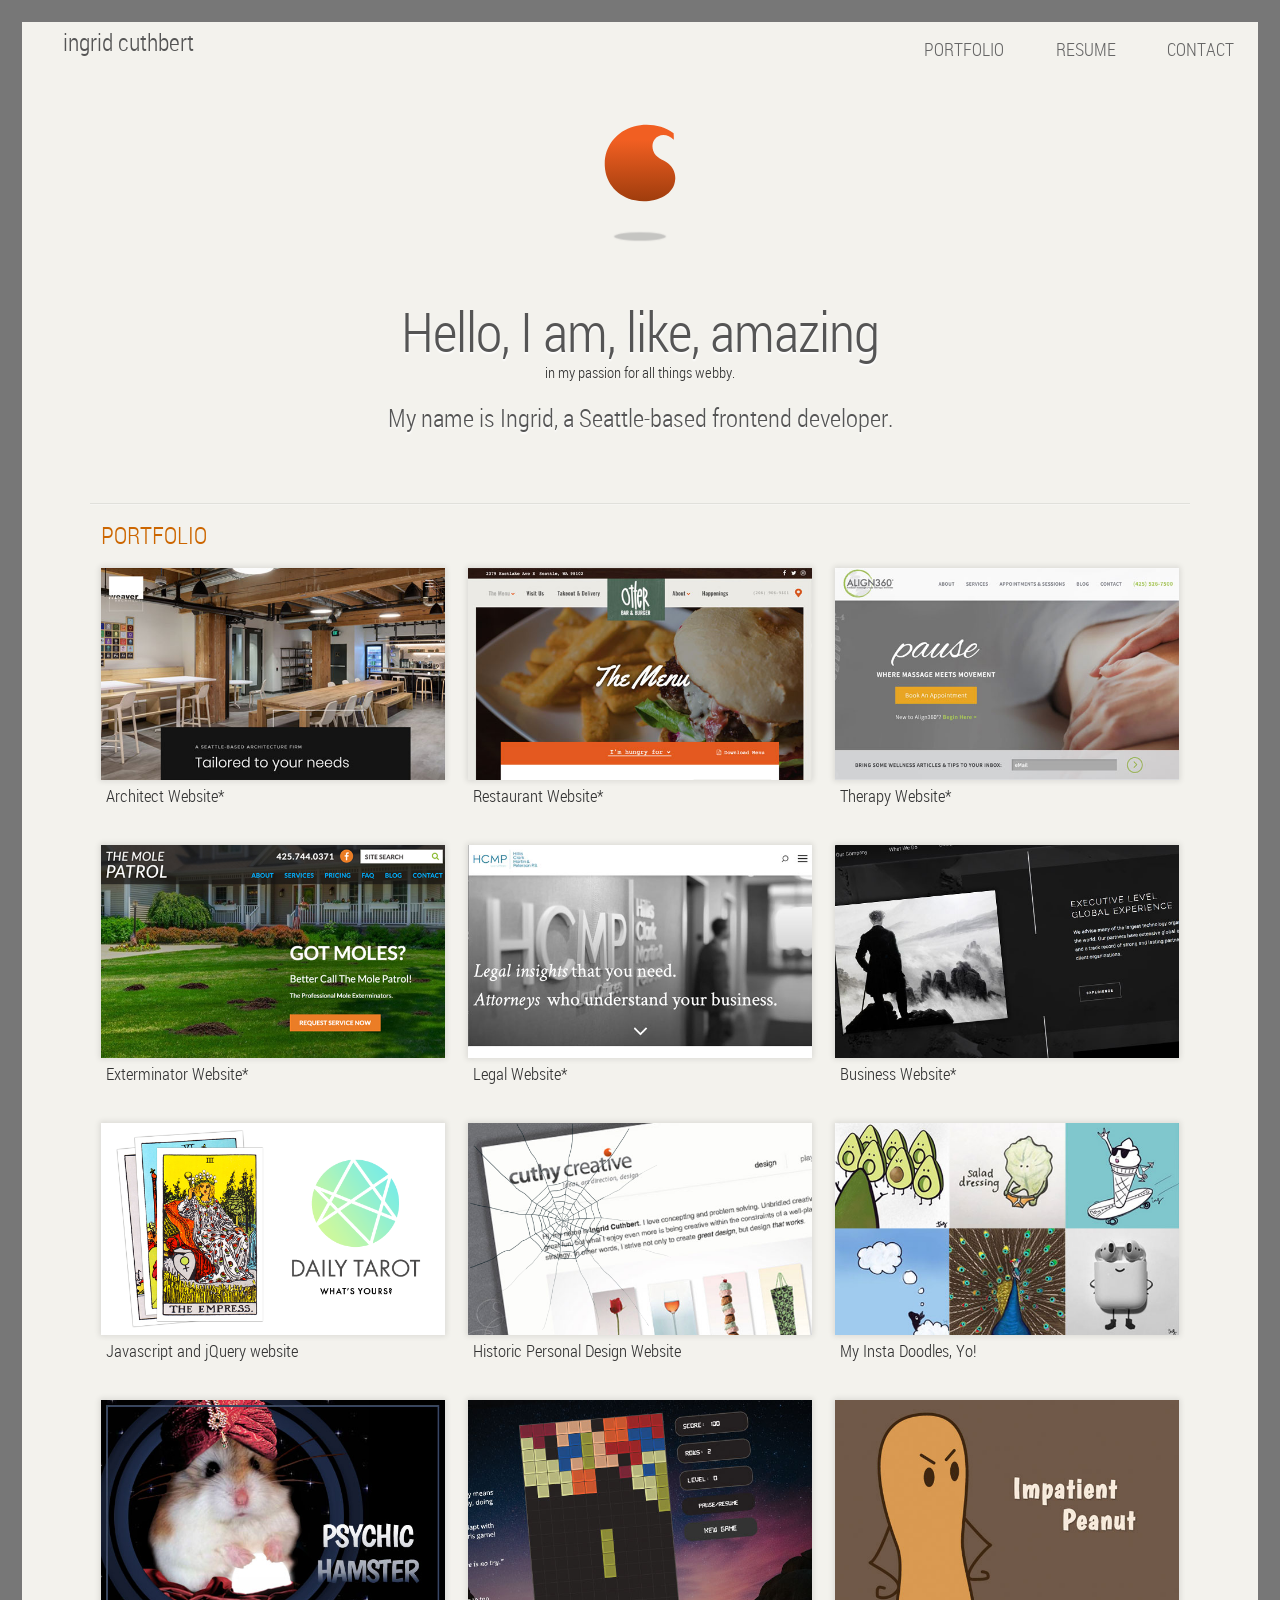
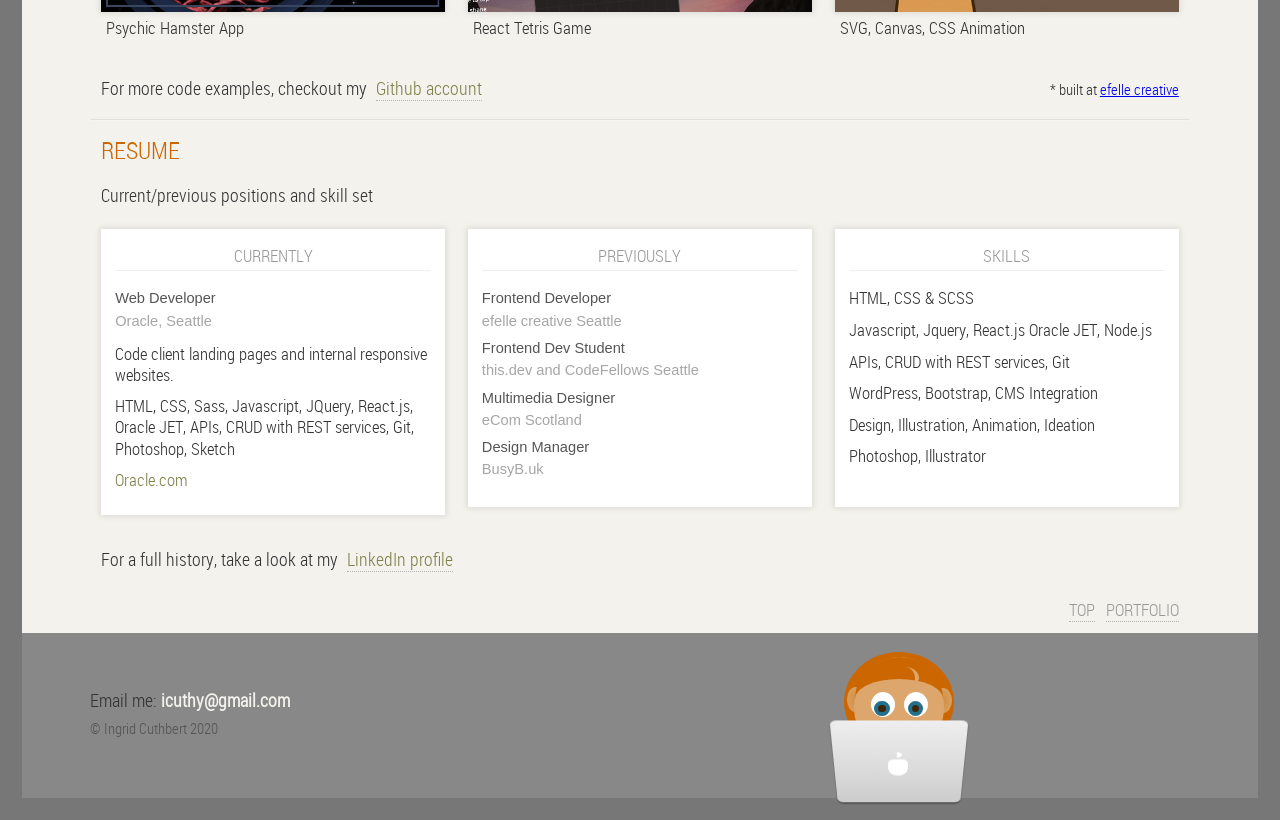
==== index.html @ 116bd660 "Update Daily Tarot link" ====
<!DOCTYPE HTML>
<!--[if lt IE 9]><html class="ie"><![endif]-->
<!--[if !IE]><html><![endif]-->
<html>

<head>
    <meta charset="UTF-8">
    <title>Ingdidit Portfolio</title>
    <!-- Viewport meta tag to prevent iPhone from scaling page -->
    <meta name="viewport" content="width=device-width, initial-scale=1" />

    <!-- Favicons -->
    <link rel="apple-touch-icon" sizes="180x180" href="/apple-touch-icon.png">
    <link rel="icon" type="image/png" sizes="32x32" href="/favicon-32x32.png">
    <link rel="icon" type="image/png" sizes="16x16" href="/favicon-16x16.png">
    <link rel="manifest" href="/site.webmanifest">
    <link rel="mask-icon" href="/safari-pinned-tab.svg" color="#e0581d">
    <meta name="msapplication-TileColor" content="#e0581d">
    <meta name="theme-color" content="#ffffff">

    <link rel="stylesheet" href="./css/style.css" />
    <!--[if lt IE 9]>
<script src="./js/html5.js"></script>
<![endif]-->
    <!--[if lt IE 9]>
<script src="//ajax.googleapis.com/ajax/libs/jquery/1.10.0/jquery.min.js"></script>
<![endif]-->
    <!--[if IE 8]>
<script src="./js/checkbox.js"></script>
<![endif]-->
</head>

<body lang="en">
    <div class="pagewrapper" id="top">
        <div id="container-nav">
            <section id="topnav" class="group wrapper">
                <h3>ingrid cuthbert</h3>
                <!-- Checkbox Hack markup -->
                <input type="checkbox" id="toggle" />
                <label for="toggle" onclick>Menu</label>
                <!-- /Checkbox Hack markup -->
                <nav>
                    <ul>
                        <li><a href="#portfolio">Portfolio</a></li>
                        <li><a href="#resume">Resume</a></li>
                        <li><a href="#contact">Contact</a></li>
                    </ul>
                </nav>
            </section>
        </div>
        <!-- end container-nav -->
        <div id="container-header">
            <header id="masthead" class="wrapper">
                <div class='logowrap'>
                    <div href="#" id='logo' class="logo" >
                        <img src="./img/logo.svg" alt="logo" title="Ingdidit logo">
                        <div class="shadow"></div>
                    </div>
                </div>
                <h1>Hello, I am, like, amazing</h1>
                <p id="weeintrotype"><small>in my passion for all things webby.</small></p>
                <h2>My name is Ingrid, a Seattle-based frontend developer.</h2>
            </header>
        </div>
        <!-- end header -->
        <div id="content">
            <hr class="divider">
            <section id="portfolio" class="group">
                <header class="wrapper">
                    <h3>Portfolio</h3>
                </header>
                <article class="group wrapper">
                    <a href="https://www.weaverarch.com/" target="_blank">
                        <figure>
                            <img src="./img/weaver.jpg" alt="Architect Website">
                        </figure>
                    </a>
                    <h4>Architect Website<span>*</span></h4>
                </article>
                <article class="group wrapper">
                    <a href="https://otterbarandburger.com/" target="_blank">
                        <figure>
                            <img src="./img/otterbarandburger.jpg" alt="Restaurant Website">
                        </figure>
                    </a>
                    <h4>Restaurant Website<span>*</span></h4>
                </article>
                <article class="group wrapper">
                    <a href="http://www.align360issaquah.com/" target="_blank">
                        <figure>
                            <img src="./img/align360.jpg" alt="Therapy Website">
                        </figure>
                    </a>
                    <h4>Therapy Website<span>*</span></h4>
                </article>
                <article class="group wrapper">
                    <a href="https://www.mole-patrol.com/" target="_blank">
                        <figure>
                            <img src="./img/molepatrol.jpg" alt="Exterminator Website">
                        </figure>
                    </a>
                    <h4>Exterminator Website<span>*</span></h4>
                </article>
                <article class="group wrapper">
                    <a href="https://www.hcmp.com/" target="_blank">
                        <figure>
                            <img src="./img/hcmp.jpg" alt="Legal Website">
                        </figure>
                    </a>
                    <h4>Legal Website<span>*</span></h4>
                </article>
              <!--   <article class="group wrapper">
                    <a href="https://www.maxwellgrahamlaw.com/" target="_blank">
                        <figure>
                            <img src="./img/maxwellgraham.jpg" alt="Legal Website">
                        </figure>
                    </a>
                    <h4>Legal Website<span>*</span></h4>
                </article> -->
                 <article class="group wrapper">
                    <a href="http://www.greymatterpartners.com/" target="_blank">
                        <figure>
                            <img src="./img/greymatterpartners.jpg" alt="Grey Matter Partners">
                        </figure>
                    </a>
                    <h4>Business Website<span>*</span></h4>
                </article>
                <!-- <article class="group wrapper">
                    <a href="https://collision1.com/" target="_blank">
                        <figure>
                            <img src="./img/collision1.jpg" alt="Auto Body Repair Website">
                        </figure>
                    </a>
                    <h4>Auto Body Repair Website<span>*</span></h4>
                </article> -->
                 <article class="group wrapper">
                    <a href="https://ingdidit.com/dailytarot/" target="_blank">
                        <figure>
                            <img src="./img/dailytarot.png" alt="the Daily Tarot">
                        </figure>
                    </a>
                    <h4>Javascript and jQuery website</h4>
                </article>
                <article class="group wrapper">
                    <a href="https://ingdidit.com/creative" target="_blank">
                        <figure class="spiderfigure">
                            <img src="./img/cuthycreative.jpg" alt="Personal Design Website">
                            <div class="spider">
                            </div>
                        </figure>
                    </a>
                    <h4>Historic Personal Design Website</h4>
                </article> 
                <article class="group wrapper">
                    <a href="https://www.instagram.com/ingdidit/" target="_blank">
                        <figure>
                            <img src="./img/ingdiditinstagram.jpg" alt="My Ingdidit Instagram Site">
                        </figure>
                    </a>
                    <h4>My Insta Doodles, Yo!</h4>
                </article>
                <article class="group wrapper">
                    <a href="https://ingdidit.com/psychichamster/" target="_blank">
                        <figure>
                            <img src="./img/psychicham.jpg" alt="Psychic Hamster">
                        </figure>
                    </a>
                    <h4>Psychic Hamster App</h4>
                </article>
                <!-- <article class="group wrapper">
                    <a href="https://ingdidit.com/zippy/" target="_blank">
                        <figure>
                            <img src="./img/zippy.jpg" alt="Zippy Postal Code Finder">
                        </figure>
                    </a>
                    <h4>Zippy, Postal Code Finder</h4>
                <!-- </article> -->
                <article class="group wrapper">
                    <a href="https://ingdidit.com/elevatedtetris/" target="_blank">
                        <figure>
                            <img src="./img/tetris.jpg" alt="React-built Upside Down Tetris Game">
                        </figure>
                    </a>
                    <h4>React Tetris Game</h4>
                </article>
                <article class="group wrapper">
                    <a href="https://codepen.io/icuthy/" target="_blank">
                        <figure>
                            <img src="./img/impatientpnut.jpg" alt="CSS animation">
                        </figure>
                    </a>
                    <h4>SVG, Canvas, CSS Animation</h4>
                </article>
                <footer class="wrapper">
                    <p>For more code examples, checkout my<a href="https://github.com/icuthy" class="github" target="blank">Github account</a></p>

                    <p class="efelle"><small>* built at <a href="https://www.seattlewebdesign.com/">efelle creative</a></small></p>
                </footer>
                <hr class="divider">
            </section>
            <section id="resume" class="group resume">
                <header class="wrapper">
                    <h3>Resume</h3>
                    <p>Current/previous positions and skill set</p>
                </header>
                <article class="wrapper">
                    <div class="box">
                        <h4>Currently</h4>
                        <h5>Web Developer</h5>
                        <h6>Oracle, Seattle</h6>
                        <p class="description">
                            Code client landing pages and internal responsive websites.
                        </p>
                        <p class="reference">
                            HTML, CSS, Sass, Javascript, JQuery, React.js, Oracle JET, APIs, CRUD with REST services, Git, Photoshop, Sketch
                        </p>
                        <p class="reference">
                            <a href="https://www.oracle.com/">Oracle.com</a>
                        </p>
                    </div>
                </article>
                <article class="wrapper">
                    <div class="box" id="previous">
                        <h4>Previously</h4>
                        <h5>Frontend Developer</h5>
                        <h6>efelle creative Seattle</h6>
                        <h5>Frontend Dev Student</h5>
                        <h6>this.dev and CodeFellows Seattle</h6>
                        <h5>Multimedia Designer</h5>
                        <h6>eCom Scotland</h6>
                        <h5>Design Manager</h5>
                        <h6>BusyB.uk</h6>
                        <!-- <h5>Senior Designer</h5>
                        <h6>HL2 Seattle</h6> -->
                    </div>
                </article>
                <article class="wrapper">
                    <div class="box">
                        <h4>Skills</h4>
                        <ul>
                            <li>HTML, CSS &amp; SCSS</li>
                            <li>Javascript, Jquery, React.js Oracle JET, Node.js</li>
                            <li>APIs, CRUD with REST services, Git</li>
                            <li>WordPress, Bootstrap, CMS Integration</li>
                            <li>Design, Illustration, Animation, Ideation</li>
                            <li>Photoshop, Illustrator</li>
                        </ul>
                    </div>
                </article>
                <footer class="wrapper">
                    <p>For a full history, take a look at my<a href="https://www.linkedin.com/in/ingridcuthbert" class="linkedin" target="blank">LinkedIn profile</a></p>
                    <br>
                    <br>
                    <nav id="bottomnav">
                        <ul>
                            <li><a href="#top">Top</a></li>
                            <li><a href="#portfolio">Portfolio</a></li>
                            <!-- <li><a href="#resume">Resume</a></li> -->
                        </ul>
                    </nav>
                </footer>
            </section>
        </div>
        <!-- end content -->
        <footer id="container-footer">
            <div id="contact" class="group">
                <p>Email me: <a class="icuthyemail" href="mailto:icuthy@gmail.com">icuthy@gmail.com</a></p>
                <p class="copyright"><small>&copy; Ingrid Cuthbert 2020</small></p>
            </div>
            <div class='contain-typer'>
                <div class='ear'></div>
                <div class='ear ear-2'></div>
                <div class='face'></div>
                <div class='hair'></div>
                <div class='bangs'></div>
                <div class='curl'></div>
                <div class='eye'>
                    <div class='pupil'></div>
                </div>
                <div class='eye eye-2'>
                    <div class='pupil'></div>
                </div>
                <div class='wrist'></div>
                <div class='wrist wrist-2'></div>
                <div class='laptop'>
                    <div class='fruit'></div>
                    <div class='fruitleaf'></div>
                </div>
            </div>
        </footer>
        <!-- end container-footer -->
    </div>
    <!-- end of pagewrapper -->

    <script src="https://cdnjs.cloudflare.com/ajax/libs/jquery/3.3.1/jquery.min.js"></script>
    <!-- Normalize hide address bar for iOS and Android -->
    <script src="./js/hideaddressbar.js" async></script>
    <!-- Add media query support for IE8 and under. Must place media queries in external stylesheet -->
    <script src="./js/respond.min.js" async></script>
    <script src="./js/smoothscroll.js" async></script>
</body>
</html>
---- css/style.css ----
/********************************************
Tag Resets
********************************************/

body,
div,
h1,
h2,
h3,
h4,
h5,
h6,
p,
blockquote,
pre,
dl,
dt,
dd,
ol,
ul,
li,
fieldset,
form,
label,
legend,
th,
td,
article,
aside,
figure,
footer,
header,
hgroup,
menu,
nav,
section {
    margin: 0;
    padding: 0;
    border: 0;
}


/********************************************
Normalize CSS
http://necolas.github.com/normalize.css/
********************************************/

html {
    height: 100%;
    -moz-text-size-adjust: 100%;
    -webkit-text-size-adjust: 100%;
    -ms-text-size-adjust: 100%;
}

body {
    min-height: 100%;
}

article,
aside,
details,
figcaption,
figure,
footer,
header,
hgroup,
nav,
section,
audio,
canvas,
video {
    display: block;
}

sub,
sup {
    font-size: 75%;
    line-height: 0;
    position: relative;
    vertical-align: baseline;
}

sup {
    top: -0.5em;
}

sub {
    bottom: -0.25em;
}

pre {
    white-space: pre;
    white-space: pre-wrap;
    word-wrap: break-word;
}

b,
strong {
    font-weight: bold;
}

abbr[title] {
    border-bottom: 1px dotted;
}

input,
textarea,
button,
select {
    margin: 0;
    font-size: 100%;
    line-height: normal;
    vertical-align: baseline;
}

button,
html input[type="button"],
input[type="reset"],
input[type="submit"] {
    cursor: pointer;
    -webkit-appearance: button;
}

input[type="checkbox"],
input[type="radio"] {
    -webkit-box-sizing: border-box;
    -moz-box-sizing: border-box;
    -o-box-sizing: border-box;
    -ms-box-sizing: border-box;
    box-sizing: border-box;
}

textarea {
    overflow: auto;
}

table {
    border-collapse: collapse;
    border-spacing: 0;
}


/*******************************************
Web Fonts
*******************************************/

@font-face {
    font-family: 'Roboto Condensed Light';
    src: url('../fonts/robotocondensed-light-webfont.eot');
    src: url('../fonts/robotocondensed-light-webfont.eot?#iefix') format('embedded-opentype'), url('../fonts/robotocondensed-light-webfont.woff') format('woff'), url('../fonts/robotocondensed-light-webfont.ttf') format('truetype'), url('../fonts/robotocondensed-light-webfont.svg#RobotoCondensedLight') format('svg');
    font-weight: normal;
    font-style: normal;
}


/*******************************************
Custom Styles
*******************************************/

html {
    font-size: 100%;
    line-height: 1;
}

body {
    font-family: "Roboto Condensed Light", "Helvetica Neue", Helvetica, sans-serif;
    font-weight: 300;
    color: #333333;
    background-color: #777777;
    border: .65em solid #777777;
    /* Part of Advanced Checkbox Hack for navigation
    http://timpietrusky.com/advanced-checkbox-hack
    Fix Android */
    -webkit-animation: bugfix infinite 1s;
    @-webkit-keyframes bugfix {
        from {
            padding: 0;
        }
        to {
            padding: 0;
        }
    }
}

.pagewrapper {
    background-color: #F3F2ED;
}

p {
    font-size: 1.063em;
    /* 17px / 16 = 1.063em */
    line-height: 1.223;
    /* 1.3 / 1.063 = 1.223 */
    margin: .612em 0;
}

#resume li,
p.description {
    font-size: 1em;
    /* 17px / 16 = 1.063em */
    line-height: 1.223;
    /* 1.3 / 1.063 = 1.223 */
    margin: .612em 0;
}

p.reference {
    font-size: 1em;
    line-height: 1.223;
    /*  font-size: .85em;
    line-height: 1.53; */
    margin: .612em 0;
}

p.reference a {
    color: #7E814A;
    text-decoration: none;
}

p.reference a:hover {
    color: #666666;
}

h2,
h3,
h4,
h5,
h6 {
    font-weight: 100;
}

h1 {
    font-size: 3.189em;
    line-height: .95;
    font-weight: 500;
    letter-spacing: -1px;
    text-align: center;
}

h2 {
    font-size: 1.433em;
    line-height: 1.223;
    text-align: center;
}

h1,
h2 {
    color: #555555;
    text-shadow: 0 2px 2px #FFF;
}

h3 {
    color: #555555;
    font-size: 1.382em;
    line-height: .5em;
}

header h3,
legend {
    color: #C60;
    padding: .65em 0;
    text-transform: uppercase;
}

h4 {
    font-size: 1em;
    line-height: 1.56;
}

h3,
h4 {
    font-weight: 300;
}

h5 {
    font-size: .8125em;
    line-height: 1.125;
    color: #555555;
}

h5,
h6 {
    font-family: "Helvetica Neue",
    Helvetica,
    Arial,
    sans-serif;
    font-size: .85em;
    line-height: 1.53;
    font-weight: 500;
}

h6 {
    color: #a6a6a6;
    font-weight: 200;
}


/* https://css-tricks.com/examples/hrs/ */

hr.divider {
    border: 0;
    height: 0;
    border-top: 1px solid rgba(0, 0, 0, 0.075);
    border-bottom: 1px solid rgba(255, 255, 255, 0.3);
}

.wrapper {
    padding: 0 .65em;
    -webkit-box-sizing: border-box;
    -moz-box-sizing: border-box;
    box-sizing: border-box;
}

footer.wrapper {
    padding: 0 .65em;
}

footer.wrapper p {
    display: inline-block;
}

.efelle {
    float: right;
}


/* logo animation */

.logowrap {
    width: 200px;
    padding: 10px;
    height: 10em;
    margin: 0 auto;
    position: relative;
}

.logo img {
    display: block;
    margin: 0 auto;
    width: 80px;
    -webkit-animation-name: Floating;
    animation-name: Floating
}

.shadow {
    width: 50px;
    height: 7px;
    position: relative;
    display: block;
    top: 30px;
    margin: 0 auto;
    background-color: rgb(153, 153, 153);
    border-radius: 50%;
    -webkit-animation-name: scale;
    animation-name: scale;
    -webkit-box-shadow: 0px 0px 1px 1px rgba(153, 153, 153, 0.7);
    -moz-box-shadow: 0px 0px 1px 1px rgba(153, 153, 153, 0.7);
    box-shadow: 0px 0px 1px 1px rgba(153, 153, 153, 0.7);
    opacity: .5;
}

.shadow,
.logo img {
    -webkit-animation-duration: 3s;
    animation-duration: 3s;
    -webkit-animation-iteration-count: infinite;
    animation-iteration-count: infinite;
    -webkit-animation-timing-function: linear;
    animation-timing-function: linear
}


/* Logo animation */

@-webkit-keyframes Floating {
    0% {
        -webkit-transform: translate(0, 0px);
        transform: translate(0, 0px)
    }
    50% {
        -webkit-transform: translate(0, 15px);
        transform: translate(0, 15px)
    }
    100% {
        -webkit-transform: translate(0, 0px);
        transform: translate(0, 0px)
    }
}

@-ms-keyframes Floating {
    0% {
        -webkit-transform: translate(0, 0px);
        -ms-transform: translate(0, 0px);
        transform: translate(0, 0px)
    }
    50% {
        -webkit-transform: translate(0, 15px);
        -ms-transform: translate(0, 15px);
        transform: translate(0, 15px)
    }
    100% {
        -webkit-transform: translate(0, 0px);
        -ms-transform: translate(0, 0px);
        transform: translate(0, 0px)
    }
}

@keyframes Floating {
    0% {
        -webkit-transform: translate(0, 0px);
        transform: translate(0, 0px)
    }
    50% {
        -webkit-transform: translate(0, 15px);
        transform: translate(0, 15px)
    }
    100% {
        -webkit-transform: translate(0, 0px);
        transform: translate(0, 0px)
    }
}

@-webkit-keyframes scale {
    0% {
        -webkit-transform: scale(0.75);
        transform: scale(0.75)
    }
    50% {
        -webkit-transform: scale(1);
        transform: scale(1)
    }
    100% {
        -webkit-transform: scale(0.75);
        transform: scale(0.75)
    }
}

@-ms-keyframes scale {
    0% {
        -webkit-transform: scale(0.75);
        -ms-transform: scale(0.75);
        transform: scale(0.75)
    }
    50% {
        -webkit-transform: scale(1);
        -ms-transform: scale(1);
        transform: scale(1)
    }
    100% {
        -webkit-transform: scale(0.75);
        -ms-transform: scale(0.75);
        transform: scale(0.75)
    }
}

@keyframes scale {
    0% {
        -webkit-transform: scale(0.75);
        transform: scale(0.75)
    }
    50% {
        -webkit-transform: scale(1);
        transform: scale(1)
    }
    100% {
        -webkit-transform: scale(0.75);
        transform: scale(0.75)
    }
}


/* top navigation */

#topnav {
    padding: .65em 0;
}

#topnav h3 {
    float: left;
}

#topnav ul {
    list-style: none;
    padding: 0;
    border-bottom: 1px solid #e9e7de;
    margin: .65em 0 .39em;
}

#topnav li {
    border-top: 1px solid #e9e7de;
}

#topnav a {
    display: block;
    font-size: 1.063em;
    color: #666;
    text-decoration: none;
    padding: .975em 1.3em;
    position: relative;
    text-align: center;
    text-transform: uppercase;
}

#topnav a:hover {
    background: #f8f8f8;
    color: #C60;
}

#topnav nav {
    max-height: 0;
    overflow: hidden;
    opacity: 0.5;
    transition: all 1.5s ease;
}


/* Hide checkbox */

#topnav input[type=checkbox] {
    position: absolute;
    top: 21px;
    right: 40px;
    opacity: 0;
}

#topnav label {
    display: block;
    background: url("../img/icon-menu.svg") no-repeat right center;
    text-indent: -999em;
    /* Like a link would behave */
    cursor: pointer;
    -webkit-user-select: none;
    /* Chrome all / Safari all */
    -moz-user-select: none;
    /* Firefox all */
    -ms-user-select: none;
    /* IE 10+ */
    user-select: none;
}

#topnav input[type=checkbox]:checked~nav {
    max-height: 200px;
    overflow: hidden;
    opacity: 1;
}


/*  bottom navigation */

#bottomnav {
    display: block;
    padding-bottom: .65em;
    height: 1.3em;
    width: 100%;
}

#bottomnav ul {
    float: right;
    list-style: none;
}

#bottomnav li {
    margin: 0;
    display: inline-block;
}

#bottomnav a {
    display: inline-block;
    font-size: .975em;
    color: #999999;
    margin-left: .39em;
    border-bottom: 1px dotted #b3b3b3;
    text-decoration: none;
    text-transform: uppercase;
}

#bottomnav a:hover {
    color: #c60;
    border-bottom: none;
}

#content article {
    padding-top: .65em;
    padding-bottom: 1.3em;
}

#portfolio {
    line-height: 1.82;
}

#portfolio h4 {
    line-height: 1.82;
    padding-left: 5px;
}

#portfolio figure,
.box {
    background: #fff;
    -moz-box-shadow: 0 0 .325em .13em rgba( 0, 0, 0, .1);
    -webkit-box-shadow: 0 0 .325em .13em rgba( 0, 0, 0, .1);
    box-shadow: 0 0 .325em .13em rgba( 0, 0, 0, .1);
    padding: .975em;
    /* 3/4 of 1.3 */
}

#portfolio figure {
    padding: 0;
    position: relative;
}

#portfolio figure:hover {
    -moz-box-shadow: 0 0 .65em .325em rgba( 0, 0, 0, .1);
    -webkit-box-shadow: 0 0 .65em .325em rgba( 0, 0, 0, .1);
    box-shadow: 0 0 .65em .325em rgba( 0, 0, 0, .1);
}

.box {
    padding: 14px;
    min-height: 250px;
}

.box h4 {
    color: #999;
    border-bottom: 1px solid #eee;
    margin-bottom: .975em;
    /* 3/4 of 1.3 */
    text-align: center;
}

.box ul {
    list-style: none;
    padding: 0;
}

#resume h4 {
    text-transform: uppercase;
}

section footer {
    clear: both;
}

#container-header {
    display: block;
}

#container-content {
    padding: 24px 0;
}

#container-footer {
    height: 165px;
    background-color: #888888;
}

img {
    max-width: 100%;
}

.icuthyemail {
    text-decoration: none;
    font-weight: 600;
    text-decoration: none;
    color: #F3F2ED;
    margin-bottom: 1.3em;
}

.icuthyemail:hover {
    color: #444444;
}

.copyright {
    color: #555555;
    margin-top: -0.325em;
}

.linkedin,
.github {
    position: relative;
    left: 2px;
    color: #7E814A;
    margin-left: .39em;
    border-bottom: 1px dotted #b3b3b3;
    text-decoration: none;
}

.linkedin:hover,
.github:hover {
    color: #333333;
    border-bottom: none;
    font-weight: bold;
}

#topnav,
#masthead,
#content,
#contact {
    margin: 0 3.3%;
}

#contact {
    padding-top: 2.6em;
}

#weeintrotype {
    text-align: center;
    margin-top: 0;
    margin-bottom: .975em;
    line-height: 1.5;
}

#previous h6 {
    margin-bottom: 0.325em;
}

/*******************************************
Spider Business
*******************************************/

.spiderfigure {
    position: relative;
    height: 100%;
    display: block;
    width: 100%;
    height: 100%;
    position: absolute;
    top: 0;
    left: 0;
}
.spiderfigure::before {
    content: ' ';
    display: block;
    background-image: url(../img/cobweb.png);
    background-position: 0;
    background-repeat: no-repeat;
    -ms-background-size: contain;
    -o-background-size: contain;
    -moz-background-size: contain;
    -webkit-background-size: contain;
    background-size: contain;
    background-size: contain;
    opacity: 65%;
    position: absolute;
    top: 0;
    left: 0;
    height: 100%;
    transition: opacity .2s linear;
    width: 100%;
    z-index: 30;
} 

.spiderfigure:hover::before {
    background-image: url(../img/cobweb.png);
    opacity: 0%;
}

.spider{
	position: absolute;
	background-image: url(../img/spidey.png);
    background-repeat: no-repeat;
    background-position: bottom right;
    background-size: contain;
    width: 60px;
    height: 60px;
    /* transition: all .25s ease; */
    bottom: 0;
    right: 0;
    margin-right: -20px;
    user-select: none;
    opacity: 0;
	pointer-events: none;
	z-index: 10000;
    overflow: hidden;
}
.spiderfigure:hover .spider {
	position: absolute;
	background-image: url(../img/spidey.png);
    background-repeat: no-repeat;
    background-position: bottom right;
    background-size: contain;
    width: 60px;
    height: 60px;
    transition: all .25s ease;
    bottom: 63%;
    right: 50%;
    margin-right: -20px;
    user-select: none;
    opacity: .9;
	pointer-events: none;
	z-index: 10000;
    overflow: hidden;
}

/* Error Pages */

.error-pg .content h1,
.error-pg .content h2 {
    color: #fff;
    text-shadow: none;
    margin-bottom: 30px;
  
}
.error-pg #container-footer {
    margin-top: 200px;
}

/********************************************
Fluid Media
********************************************/

figure {
    position: relative;
}

figure img,
figure object,
figure embed,
figure video {
    display: block;
    max-width: 100%;
}

img {
    border: 0;
    -ms-interpolation-mode: bicubic;
}


/*
interpolation-mode
http://css-tricks.com/ie-fix-bicubic-scaling-for-images/
*/


/*******************************************
Typer Animation
*******************************************/

.contain-typer {
    position: relative;
    width: 100px;
    display: block;
    margin: 0 65%;
    margin-top: -93px;
}

.face {
    position: absolute;
    z-index: 3;
    border-radius: 50%;
    width: 90px;
    height: 100px;
    background: #dca66c;
    background-image: -webkit-radial-gradient (#dca66c, #dca66c);
    background-image: radial-gradient(#dca66c, #dca66c);
}

.hair {
    position: absolute;
    z-index: 1;
    background: #c60;
    border-radius: 50%;
    width: 110px;
    height: 100px;
    left: -10px;
    top: -5px;
}

.bangs {
    position: absolute;
    z-index: 4;
    border-top: solid #C60 22px;
    border-radius: 50% 50% 30% 30%;
    width: 88px;
    height: 62px;
    left: 1px;
}

.curl {
    position: absolute;
    z-index: 17;
    top: 10px;
    left: 45px;
    border-radius: 30% 70% 30% 30%;
    border-right: solid #dca66c 4px;
    width: 16px;
    height: 16px;
}

.ear {
    position: absolute;
    z-index: 2;
    border-radius: 50%;
    top: 30px;
    left: -7.5px;
    width: 17.5px;
    height: 25px;
    background-image: -webkit-radial-gradient(#d28e42, #dca66c);
    background-image: radial-gradient(#d28e42, #dca66c);
}

.ear-2 {
    top: 31.5px;
    left: 80px;
}

.wrist {
    position: absolute;
    z-index: 5;
    background: #d28e42;
    border-radius: 50%;
    top: 80px;
    left: -15px;
    width: 25px;
    height: 20px;
    -webkit-transform: rotate(-10deg);
    -ms-transform: rotate(-10deg);
    transform: rotate(-10deg);
    -webkit-animation: type .7s ease infinite;
    animation: type .7s ease infinite;
}

.wrist-2 {
    left: 77.5px;
    -webkit-transform: rotate(10deg);
    -ms-transform: rotate(10deg);
    transform: rotate(10deg);
    -webkit-animation: type .5s 1s ease infinite;
    animation: type .5s 1s ease infinite;
}

.laptop {
    position: absolute;
    z-index: 5;
    background: #ffffff;
    border-radius: 5% 5% 5% 5%;
    top: 62.5px;
    left: -20px;
    width: 130px;
    height: 90px;
    background-image: -webkit-linear-gradient(#eeeeee, #cccccc);
    background-image: linear-gradient(#eeeeee, #cccccc);
    -webkit-transform: perspective(300px) rotateX(-25deg);
    transform: perspective(300px) rotateX(-25deg);
    box-shadow: 0 1.5px 1.5px rgba(0, 0, 0, 0.5);
}

.fruit {
    position: absolute;
    z-index: 6;
    margin: 0 auto;
    top: 40px;
    left: 54px;
    background: white;
    border-radius: 50% 50% 90% 90%;
    width: 20px;
    height: 17.5px;
}

.fruit:after {
    position: absolute;
    margin: 0 auto;
    top: -8.5px;
    left: 2.5px;
    border-right: solid white 5px;
    border-radius: 50%;
    width: 6.5px;
    height: 6.5px;
    content: "";
}

.eye {
    position: absolute;
    top: 35px;
    left: 16.5px;
    z-index: 5;
    background: white;
    border-radius: 50%;
    width: 24px;
    height: 25px;
}

.eye-2 {
    left: 50px;
}

.pupil {
    position: absolute;
    top: 9px;
    left: 3.5px;
    background: #3E250A;
    border-radius: 50%;
    border: 4px solid #24708B;
    width: 7.5px;
    height: 7.5px;
    -webkit-animation: rolleyes 3s linear infinite;
    animation: rolleyes 3s linear infinite;
}

@-webkit-keyframes type {
    from {
        top: 80px;
    }
    to {
        top: 60px;
    }
}

@keyframes type {
    from {
        top: 80px;
    }
    to {
        top: 60px;
    }
}

@-webkit-keyframes rolleyes {
    0% {
        -webkit-transform: translateX(0) translateY(0);
        transform: translateX(0) translateY(0);
    }
    25% {
        -webkit-transform: translateX(2px);
        transform: translateX(2px);
    }
    45% {
        -webkit-transform: translateX(-2px) translateY(-1px);
        transform: translateX(-2px) translateY(-1px);
    }
    85% {
        -webkit-transform: translateX(-1px);
        transform: translateX(-1px);
    }
}

@keyframes rolleyes {
    0% {
        -webkit-transform: translateX(0) translateY(0);
        transform: translateX(0) translateY(0);
    }
    25% {
        -webkit-transform: translateX(2px);
        transform: translateX(2px);
    }
    45% {
        -webkit-transform: translateX(-2px) translateY(-1px);
        transform: translateX(-2px) translateY(-1px);
    }
    85% {
        -webkit-transform: translateX(-1px);
        transform: translateX(-1px);
    }
}


/*******************************************
Media Queries for screen less than 26.25em (420px)
*******************************************/

@media screen and (max-width: 26.25em) {
    #contact p {
        width: 150px;
    }
}


/*******************************************
Media Queries for screen less than 45em (720px)
*******************************************/

@media screen and (max-width: 45em) {
    #container-header {
        padding: 10% 0;
    }
    #portfolio figure {
        margin: 0 auto;
        max-width: 25em;
        text-align: center;
    }
    footer.wrapper p.efelle {
        display: none;
    }
    h4 { text-align: center; }
    h4 span {
        display: none;
    }
}


/*******************************************
Media Queries for screen wider than 45em (720px)
*******************************************/

@media screen and (min-width: 45em) {
    body {
        font-size: 107.692307692308%;
        border: 1.3em solid #777777;
    }
    #portfolio article {
        float: left;
        width: 50%;
    }
    #resume article {
        float: left;
        width: 33.33%;
    }
    #masthead {
        max-width: 50em;
    }
    header#masthead.wrapper {
        margin: 0 auto;
    }
    #content,
    #contact {
        margin: 0 5.5%;
    }
    #topnav {
        margin: 0 0 0 3.3%;
        padding: 0;
    }
    #container-header {
        padding: 3% 0 5% 0;
    }
    #topnav label {
        display: none;
    }
    #topnav h3 {
        margin: .65em 1.3em 0 0;
    }
    #topnav label {
        display: none;
    }
    #topnav nav {
        height: auto;
    }
    #topnav nav {
        max-height: 70px;
        overflow: hidden;
        opacity: 1;
    }
    #topnav ul {
        float: right;
        border: 0;
        margin: 0;
    }
    #topnav li {
        display: inline;
        border: 0;
    }
    #topnav a {
        display: inline-block;
    }
    .name,
    .email {
        float: left;
        width: 50%;
        -webkit-box-sizing: border-box;
        -moz-box-sizing: border-box;
        box-sizing: border-box;
    }
    .name {
        padding-right: .65em;
    }
    .email {
        padding-left: .65em;
    }
    .send {
        width: 48.6%;
    }
    .contain-typer {
        position: absolute;
        margin: 0 65%;
        margin-top: -93px;
    }
}


/* ******************************************
Media Queries for screen wider than 60em (960px)
****************************************** */

@media screen and (min-width: 60em) {
    #portfolio article,
    #resume article {
        float: left;
        width: 33.333%;
    }
    .name,
    .email {
        padding-right: 1.3em;
        padding-left: 0;
        clear: both;
    }
    .message textarea {
        width: 50%;
    }
    .send {
        width: 25%;
        margin-left: 50%;
    }

}
/*******************************************
Print Styles
*******************************************/
@media print and (max-width: 8.5in) {
    #masthead {
        color: black;
    }
    #container-header {
        height: auto;
    }
    img {
        width: 2in;
    }
    #portfolio {
        float: left;
        width: 45%;
    }
    #resume {
        float: right;
        width: 45%;
    }
    #container-footer {
        clear: both;
    }
}

/* Float Clearing http://nicolasgallagher.com/micro-clearfix-hack */
.group:after {
    content: " ";
    display: table;
    clear: both;
}
/* Clearfix */
.group {
    *zoom: 1;
}
/* Figures/Images */
.ie #portfolio figure {
    width: 100%;
    box-sizing: border-box;
}
/* "*" hack applies only to IE7 and below */
.ie #portfolio figure {
    *width: auto;
}
/* Navigation */
/* IE8 .checked class for checkbox.js */
#topnav input[type=checkbox].checked~nav {
    height: auto;
    overflow: visible;
}
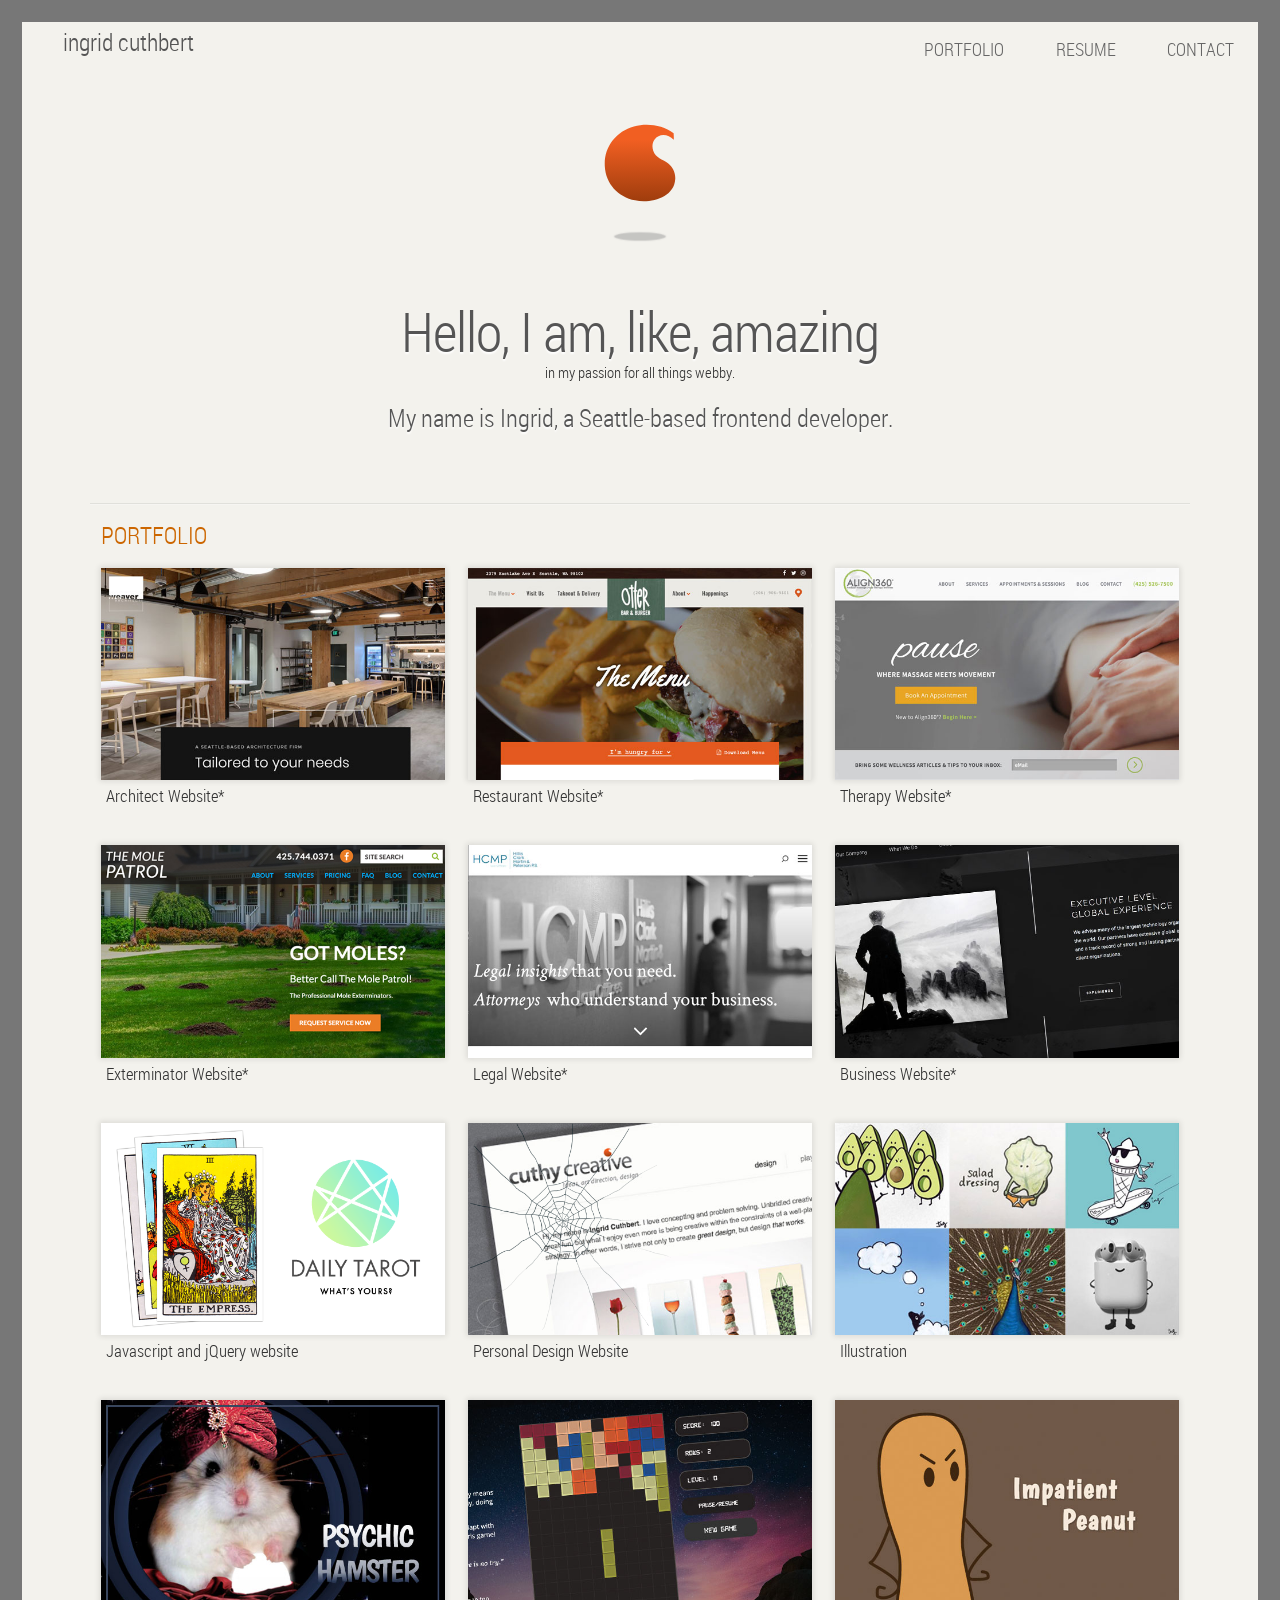
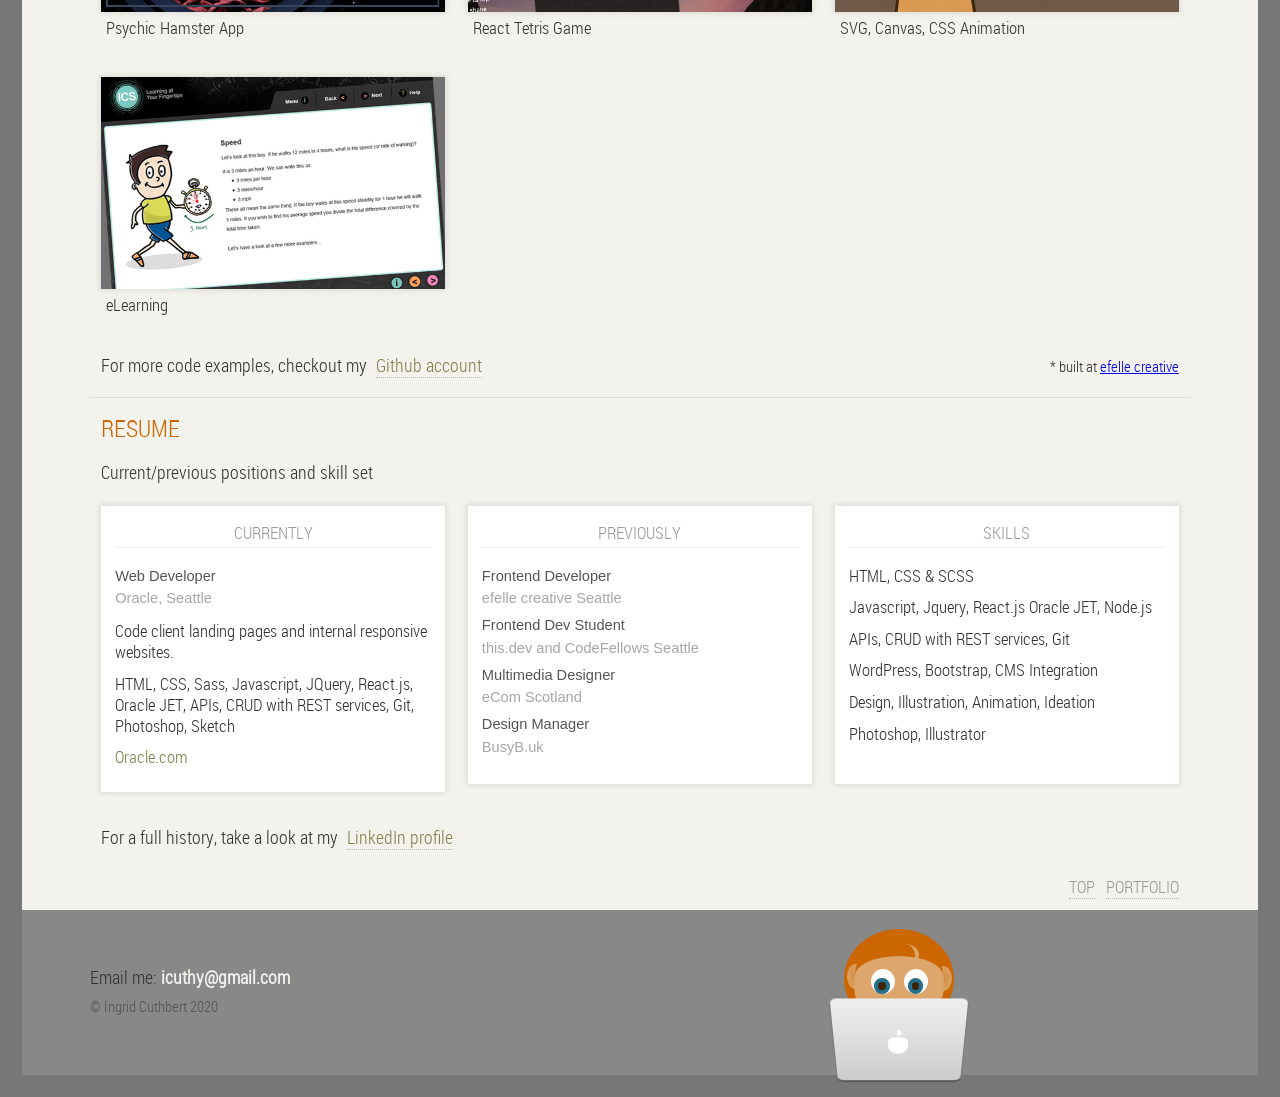
==== commit 618de198: "Add eLearning examples" ====
--- a/index.html
+++ b/index.html
@@ -149,7 +149,7 @@
                             </div>
                         </figure>
                     </a>
-                    <h4>Historic Personal Design Website</h4>
+                    <h4>Personal Design Website</h4>
                 </article> 
                 <article class="group wrapper">
                     <a href="https://www.instagram.com/ingdidit/" target="_blank">
@@ -157,7 +157,7 @@
                             <img src="./img/ingdiditinstagram.jpg" alt="My Ingdidit Instagram Site">
                         </figure>
                     </a>
-                    <h4>My Insta Doodles, Yo!</h4>
+                    <h4>Illustration</h4>
                 </article>
                 <article class="group wrapper">
                     <a href="https://ingdidit.com/psychichamster/" target="_blank">
@@ -174,7 +174,7 @@
                         </figure>
                     </a>
                     <h4>Zippy, Postal Code Finder</h4>
-                <!-- </article> -->
+                </article> -->
                 <article class="group wrapper">
                     <a href="https://ingdidit.com/elevatedtetris/" target="_blank">
                         <figure>
@@ -191,9 +191,18 @@
                     </a>
                     <h4>SVG, Canvas, CSS Animation</h4>
                 </article>
+                <article class="group wrapper">
+                    <a href="https://ingdidit.com/eLearning/#/lessons/bbEohJJ334ZjwaCOytT_uM2YOwPIP3lM" target="_blank">
+                        <figure>
+                            <img src="./img/eLearning.jpg" alt="eLearning examples">
+                        </figure>
+                    </a>
+                    <h4>eLearning</h4>
+                </article>
+
                 <footer class="wrapper">
+                    <!-- <p>For eLearning examples, checkout -><a href="https://ingdidit.com/eLearning/#/lessons/bbEohJJ334ZjwaCOytT_uM2YOwPIP3lM" class="github" target="blank">eLearning portfolio</a></p> -->
                     <p>For more code examples, checkout my<a href="https://github.com/icuthy" class="github" target="blank">Github account</a></p>
-
                     <p class="efelle"><small>* built at <a href="https://www.seattlewebdesign.com/">efelle creative</a></small></p>
                 </footer>
                 <hr class="divider">
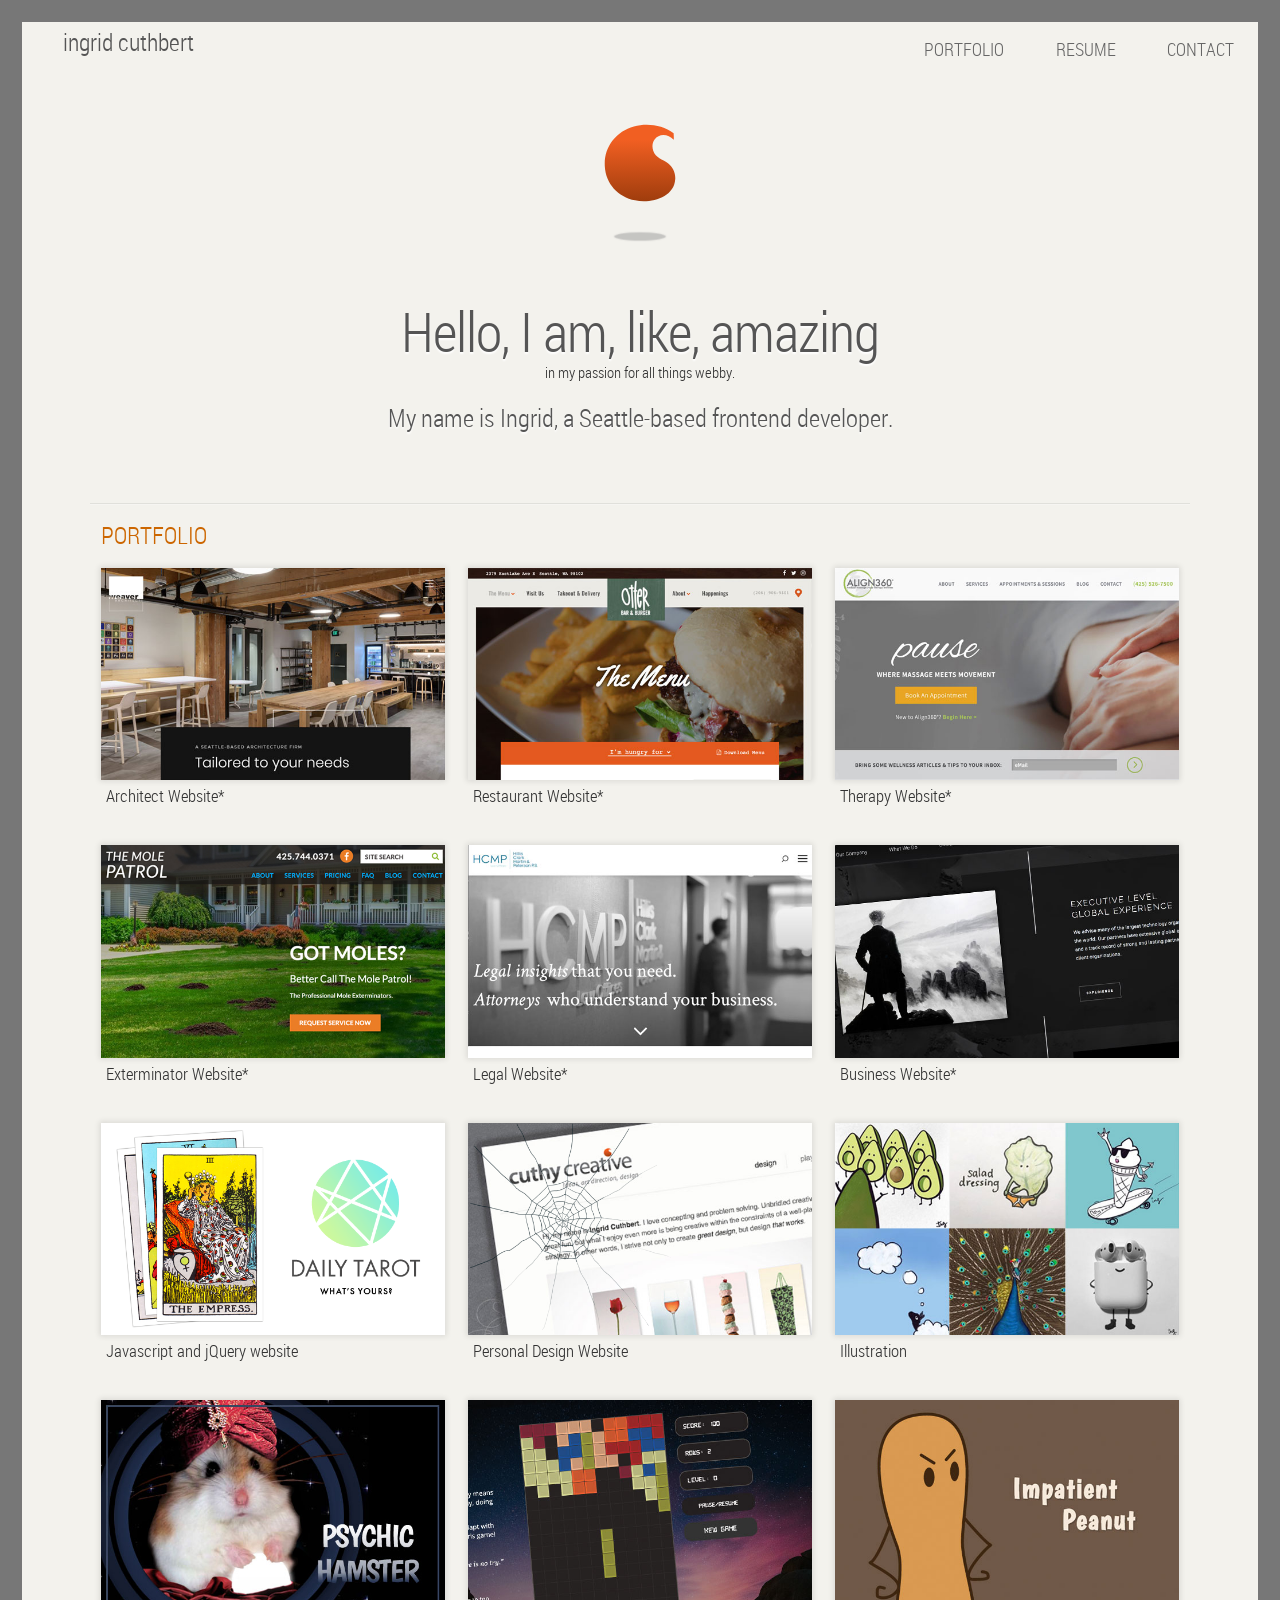
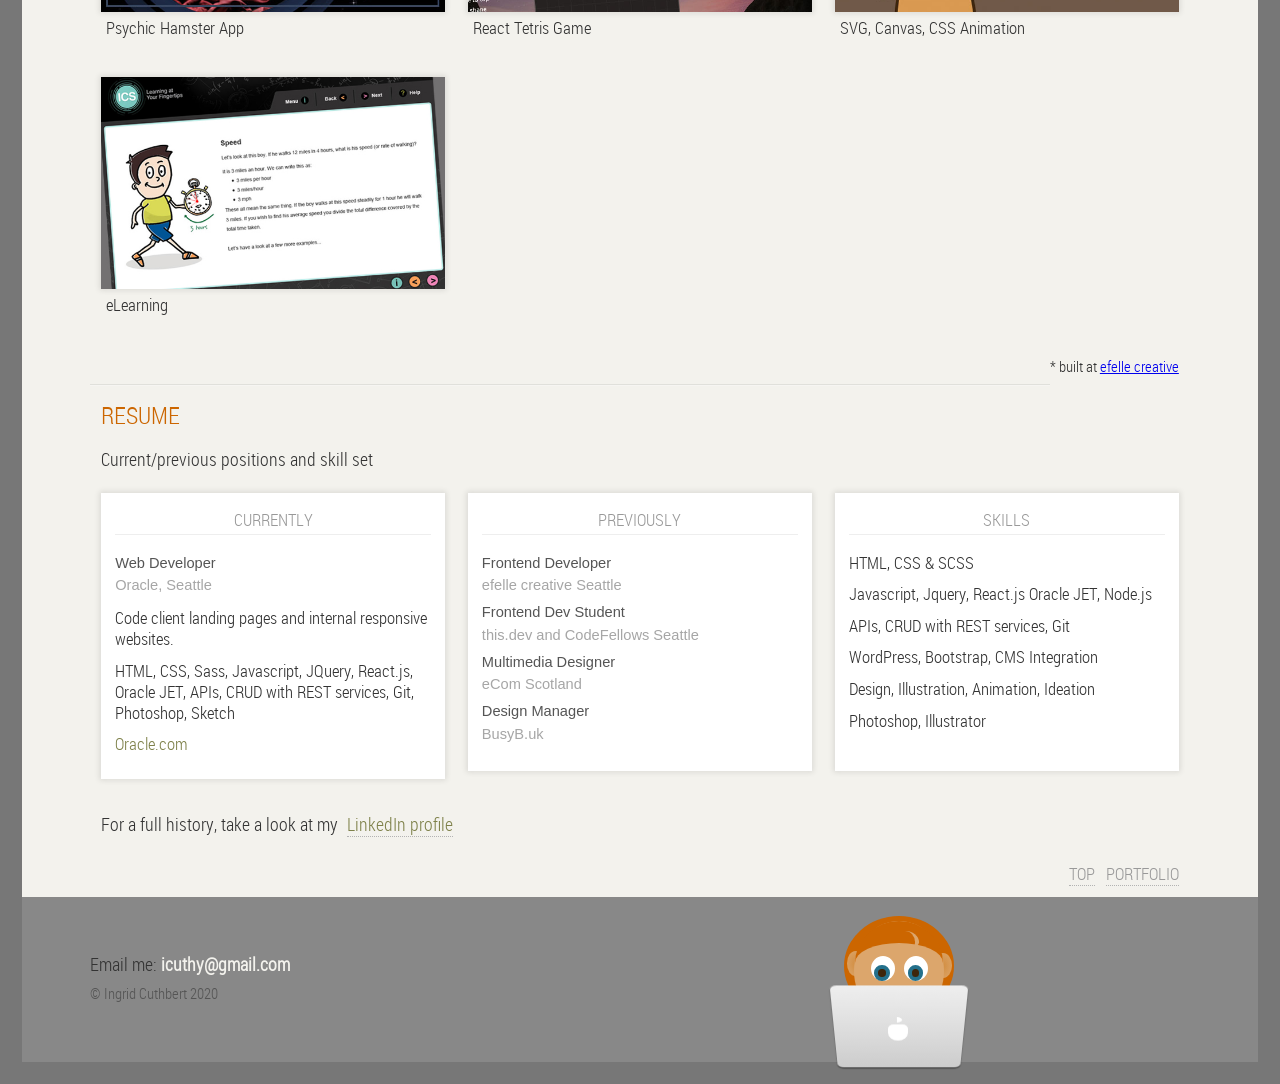
==== commit 33c79bc0: "Remove github link" ====
--- a/index.html
+++ b/index.html
@@ -202,7 +202,8 @@
 
                 <footer class="wrapper">
                     <!-- <p>For eLearning examples, checkout -><a href="https://ingdidit.com/eLearning/#/lessons/bbEohJJ334ZjwaCOytT_uM2YOwPIP3lM" class="github" target="blank">eLearning portfolio</a></p> -->
-                    <p>For more code examples, checkout my<a href="https://github.com/icuthy" class="github" target="blank">Github account</a></p>
+                    <!-- <p>For more code examples, checkout my<a href="https://github.com/icuthy" class="github" target="blank">Github account</a></p> -->
+                    <p></p>
                     <p class="efelle"><small>* built at <a href="https://www.seattlewebdesign.com/">efelle creative</a></small></p>
                 </footer>
                 <hr class="divider">
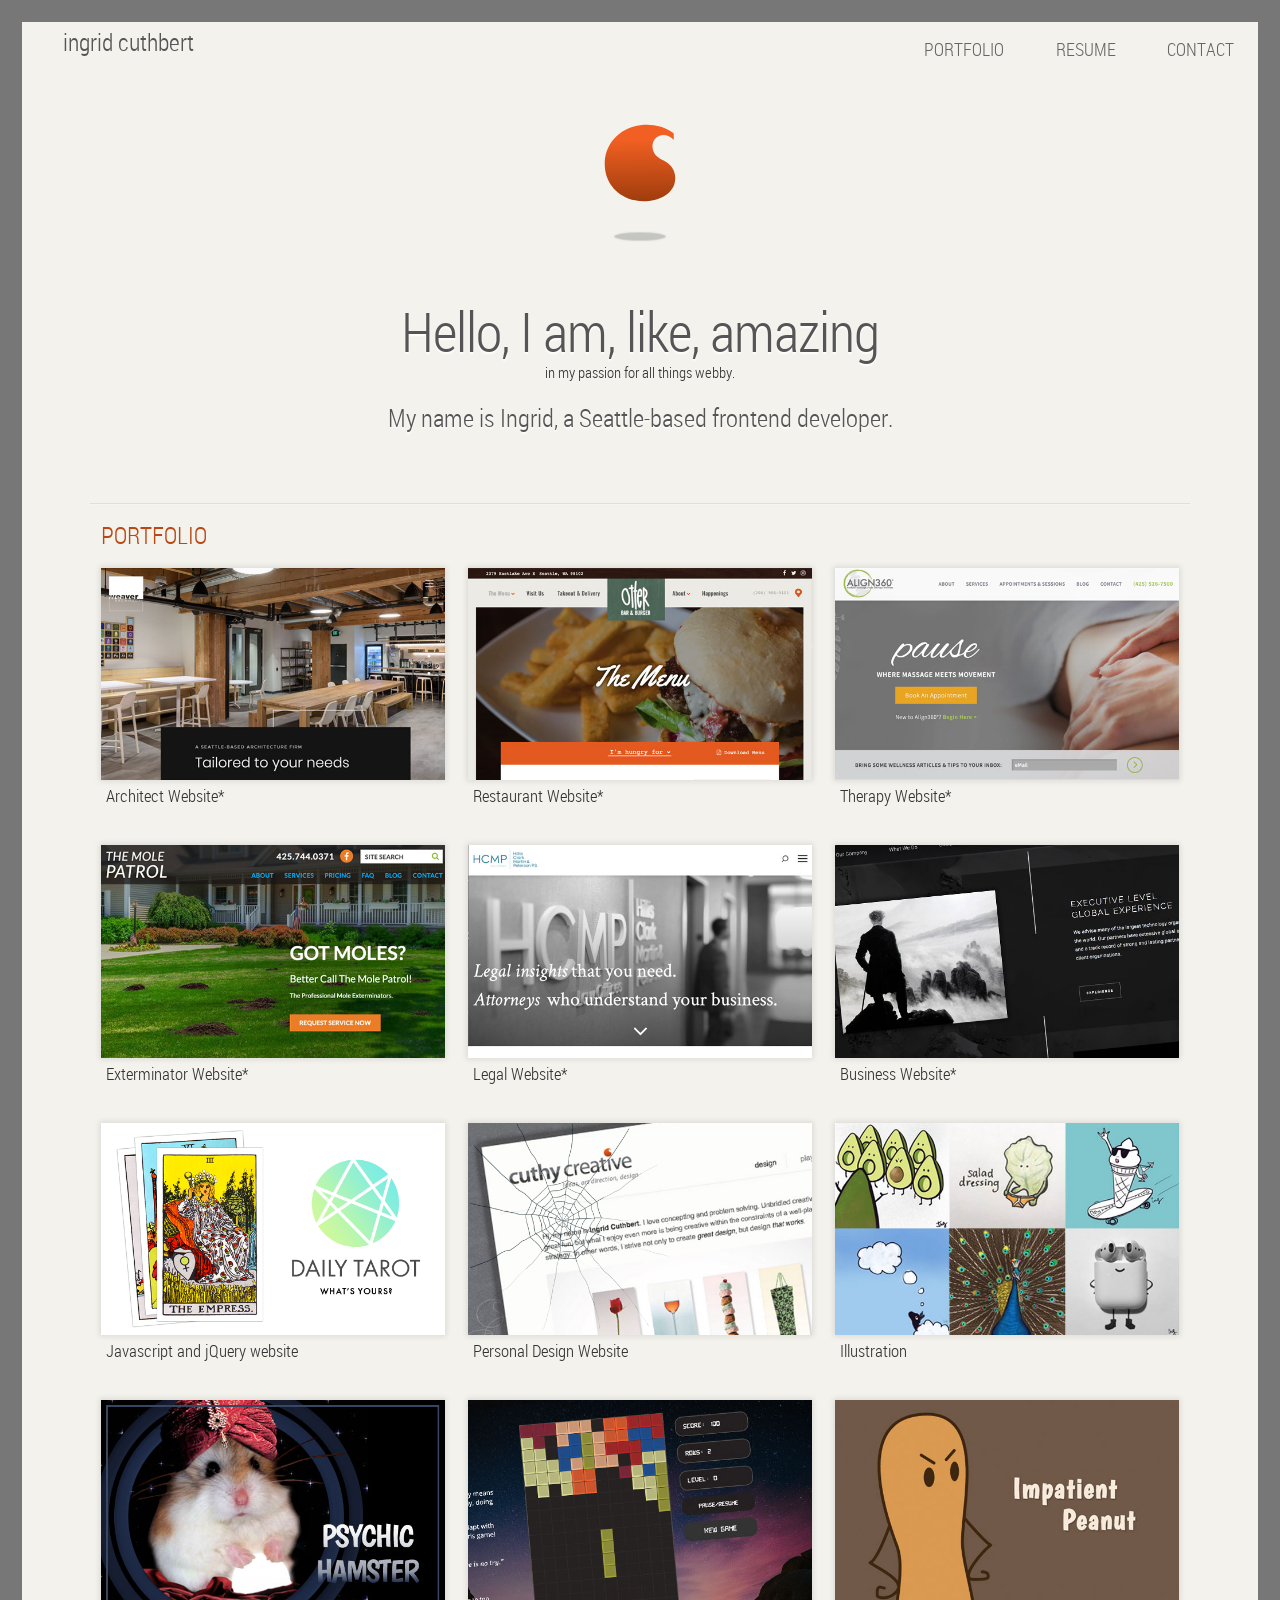
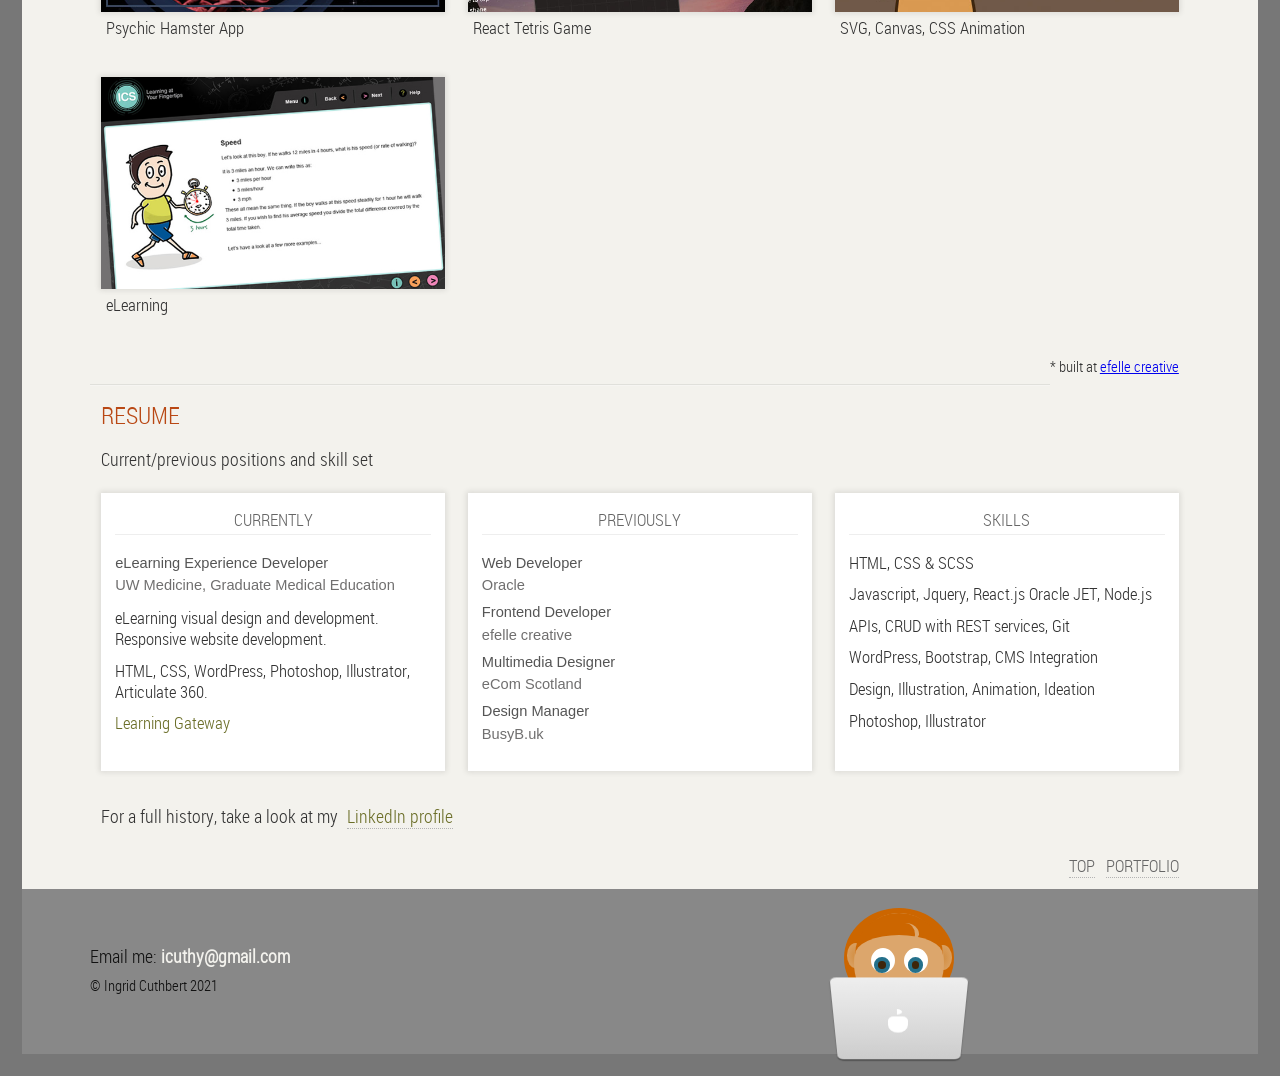
==== commit 331b1971: "Accessibility updates" ====
--- a/index.html
+++ b/index.html
@@ -1,7 +1,7 @@
 <!DOCTYPE HTML>
 <!--[if lt IE 9]><html class="ie"><![endif]-->
 <!--[if !IE]><html><![endif]-->
-<html>
+<html lang="en">
 
 <head>
     <meta charset="UTF-8">
@@ -53,7 +53,7 @@
             <header id="masthead" class="wrapper">
                 <div class='logowrap'>
                     <div href="#" id='logo' class="logo" >
-                        <img src="./img/logo.svg" alt="logo" title="Ingdidit logo">
+                        <img src="./img/logo.svg" alt="Ingdidit logo">
                         <div class="shadow"></div>
                     </div>
                 </div>
@@ -75,7 +75,7 @@
                             <img src="./img/weaver.jpg" alt="Architect Website">
                         </figure>
                     </a>
-                    <h4>Architect Website<span>*</span></h4>
+                    <figcaption><h4>Architect Website<span>*</span></h4></figcaption>
                 </article>
                 <article class="group wrapper">
                     <a href="https://otterbarandburger.com/" target="_blank">
@@ -83,7 +83,7 @@
                             <img src="./img/otterbarandburger.jpg" alt="Restaurant Website">
                         </figure>
                     </a>
-                    <h4>Restaurant Website<span>*</span></h4>
+                    <figcaption><h4>Restaurant Website<span>*</span></h4></figcaption>
                 </article>
                 <article class="group wrapper">
                     <a href="http://www.align360issaquah.com/" target="_blank">
@@ -91,7 +91,7 @@
                             <img src="./img/align360.jpg" alt="Therapy Website">
                         </figure>
                     </a>
-                    <h4>Therapy Website<span>*</span></h4>
+                    <figcaption><h4>Therapy Website<span>*</span></h4></figcaption>
                 </article>
                 <article class="group wrapper">
                     <a href="https://www.mole-patrol.com/" target="_blank">
@@ -99,7 +99,7 @@
                             <img src="./img/molepatrol.jpg" alt="Exterminator Website">
                         </figure>
                     </a>
-                    <h4>Exterminator Website<span>*</span></h4>
+                    <figcaption><h4>Exterminator Website<span>*</span></h4></figcaption>
                 </article>
                 <article class="group wrapper">
                     <a href="https://www.hcmp.com/" target="_blank">
@@ -107,7 +107,7 @@
                             <img src="./img/hcmp.jpg" alt="Legal Website">
                         </figure>
                     </a>
-                    <h4>Legal Website<span>*</span></h4>
+                    <figcaption><h4>Legal Website<span>*</span></h4></figcaption>
                 </article>
               <!--   <article class="group wrapper">
                     <a href="https://www.maxwellgrahamlaw.com/" target="_blank">
@@ -115,7 +115,7 @@
                             <img src="./img/maxwellgraham.jpg" alt="Legal Website">
                         </figure>
                     </a>
-                    <h4>Legal Website<span>*</span></h4>
+                    <figcaption><h4>Legal Website<span>*</span></h4></figcaption>
                 </article> -->
                  <article class="group wrapper">
                     <a href="http://www.greymatterpartners.com/" target="_blank">
@@ -123,7 +123,7 @@
                             <img src="./img/greymatterpartners.jpg" alt="Grey Matter Partners">
                         </figure>
                     </a>
-                    <h4>Business Website<span>*</span></h4>
+                    <h4>Business Website<span>*</span></h4></figcaption>
                 </article>
                 <!-- <article class="group wrapper">
                     <a href="https://collision1.com/" target="_blank">
@@ -131,7 +131,7 @@
                             <img src="./img/collision1.jpg" alt="Auto Body Repair Website">
                         </figure>
                     </a>
-                    <h4>Auto Body Repair Website<span>*</span></h4>
+                    <figcaption><h4>Auto Body Repair Website<span>*</span></h4></figcaption>
                 </article> -->
                  <article class="group wrapper">
                     <a href="https://ingdidit.com/dailytarot/" target="_blank">
@@ -139,7 +139,7 @@
                             <img src="./img/dailytarot.png" alt="the Daily Tarot">
                         </figure>
                     </a>
-                    <h4>Javascript and jQuery website</h4>
+                    <figcaption><h4>Javascript and jQuery website</h4></figcaption>
                 </article>
                 <article class="group wrapper">
                     <a href="https://ingdidit.com/creative" target="_blank">
@@ -149,7 +149,7 @@
                             </div>
                         </figure>
                     </a>
-                    <h4>Personal Design Website</h4>
+                    <figcaption><h4>Personal Design Website</h4></figcaption>
                 </article> 
                 <article class="group wrapper">
                     <a href="https://www.instagram.com/ingdidit/" target="_blank">
@@ -157,7 +157,7 @@
                             <img src="./img/ingdiditinstagram.jpg" alt="My Ingdidit Instagram Site">
                         </figure>
                     </a>
-                    <h4>Illustration</h4>
+                    <figcaption><h4>Illustration</h4></figcaption>
                 </article>
                 <article class="group wrapper">
                     <a href="https://ingdidit.com/psychichamster/" target="_blank">
@@ -165,7 +165,7 @@
                             <img src="./img/psychicham.jpg" alt="Psychic Hamster">
                         </figure>
                     </a>
-                    <h4>Psychic Hamster App</h4>
+                    <figcaption><h4>Psychic Hamster App</h4></figcaption>
                 </article>
                 <!-- <article class="group wrapper">
                     <a href="https://ingdidit.com/zippy/" target="_blank">
@@ -173,7 +173,7 @@
                             <img src="./img/zippy.jpg" alt="Zippy Postal Code Finder">
                         </figure>
                     </a>
-                    <h4>Zippy, Postal Code Finder</h4>
+                    <figcaption><h4>Zippy, Postal Code Finder</h4></figcaption>
                 </article> -->
                 <article class="group wrapper">
                     <a href="https://ingdidit.com/elevatedtetris/" target="_blank">
@@ -181,7 +181,7 @@
                             <img src="./img/tetris.jpg" alt="React-built Upside Down Tetris Game">
                         </figure>
                     </a>
-                    <h4>React Tetris Game</h4>
+                    <figcaption><h4>React Tetris Game</h4></figcaption>
                 </article>
                 <article class="group wrapper">
                     <a href="https://codepen.io/icuthy/" target="_blank">
@@ -189,7 +189,7 @@
                             <img src="./img/impatientpnut.jpg" alt="CSS animation">
                         </figure>
                     </a>
-                    <h4>SVG, Canvas, CSS Animation</h4>
+                    <figcaption><h4>SVG, Canvas, CSS Animation</h4></figcaption>
                 </article>
                 <article class="group wrapper">
                     <a href="https://ingdidit.com/eLearning/#/lessons/bbEohJJ334ZjwaCOytT_uM2YOwPIP3lM" target="_blank">
@@ -197,7 +197,7 @@
                             <img src="./img/eLearning.jpg" alt="eLearning examples">
                         </figure>
                     </a>
-                    <h4>eLearning</h4>
+                    <figcaption><h4>eLearning</h4></figcaption>
                 </article>
 
                 <footer class="wrapper">
@@ -216,26 +216,40 @@
                 <article class="wrapper">
                     <div class="box">
                         <h4>Currently</h4>
-                        <h5>Web Developer</h5>
+                        <h5>eLearning Experience Developer</h5>
+                        <h6>UW Medicine, Graduate Medical Education</h6>
+                        <p class="description">
+                            eLearning visual design and development. Responsive website development.
+                        </p>
+                        <p class="reference">
+                            HTML, CSS, WordPress, Photoshop, Illustrator, Articulate 360.
+                        </p>
+                         <p class="reference">
+                            <a href="https://sites.uw.edu/lgateway">Learning Gateway</a>
+                        </p>
+                        
+                        <!-- <h5>Web Developer</h5>
                         <h6>Oracle, Seattle</h6>
                         <p class="description">
                             Code client landing pages and internal responsive websites.
                         </p>
                         <p class="reference">
                             HTML, CSS, Sass, Javascript, JQuery, React.js, Oracle JET, APIs, CRUD with REST services, Git, Photoshop, Sketch
-                        </p>
-                        <p class="reference">
+                        </p> -->
+                        <!-- <p class="reference">
                             <a href="https://www.oracle.com/">Oracle.com</a>
-                        </p>
+                        </p> -->
                     </div>
                 </article>
                 <article class="wrapper">
                     <div class="box" id="previous">
                         <h4>Previously</h4>
+                        <h5>Web Developer</h5>
+                        <h6>Oracle</h6>
                         <h5>Frontend Developer</h5>
-                        <h6>efelle creative Seattle</h6>
-                        <h5>Frontend Dev Student</h5>
-                        <h6>this.dev and CodeFellows Seattle</h6>
+                        <h6>efelle creative</h6>
+                        <!-- <h5>Frontend Dev Student</h5>
+                        <h6>this.dev and CodeFellows</h6> -->
                         <h5>Multimedia Designer</h5>
                         <h6>eCom Scotland</h6>
                         <h5>Design Manager</h5>
@@ -275,7 +289,7 @@
         <footer id="container-footer">
             <div id="contact" class="group">
                 <p>Email me: <a class="icuthyemail" href="mailto:icuthy@gmail.com">icuthy@gmail.com</a></p>
-                <p class="copyright"><small>&copy; Ingrid Cuthbert 2020</small></p>
+                <p class="copyright"><small>&copy; Ingrid Cuthbert 2021</small></p>
             </div>
             <div class='contain-typer'>
                 <div class='ear'></div>
--- a/css/style.css
+++ b/css/style.css
@@ -171,6 +171,7 @@
     /* Part of Advanced Checkbox Hack for navigation
     http://timpietrusky.com/advanced-checkbox-hack
     Fix Android */
+    animation: bugfix infinite 1s;
     -webkit-animation: bugfix infinite 1s;
     @-webkit-keyframes bugfix {
         from {
@@ -212,7 +213,7 @@
 }
 
 p.reference a {
-    color: #7E814A;
+    color: #6b6e28;
     text-decoration: none;
 }
 
@@ -256,7 +257,7 @@
 
 header h3,
 legend {
-    color: #C60;
+    color: #b94814;
     padding: .65em 0;
     text-transform: uppercase;
 }
@@ -289,7 +290,7 @@
 }
 
 h6 {
-    color: #a6a6a6;
+    color: #706f6f;
     font-weight: 200;
 }
 
@@ -502,7 +503,7 @@
 
 #topnav a:hover {
     background: #f8f8f8;
-    color: #C60;
+    color: #b94814;
 }
 
 #topnav nav {
@@ -566,7 +567,7 @@
 #bottomnav a {
     display: inline-block;
     font-size: .975em;
-    color: #999999;
+    color: #666666;
     margin-left: .39em;
     border-bottom: 1px dotted #b3b3b3;
     text-decoration: none;
@@ -574,7 +575,7 @@
 }
 
 #bottomnav a:hover {
-    color: #c60;
+    color: #b94814;
     border-bottom: none;
 }
 
@@ -619,7 +620,7 @@
 }
 
 .box h4 {
-    color: #999;
+    color: #666666;
     border-bottom: 1px solid #eee;
     margin-bottom: .975em;
     /* 3/4 of 1.3 */
@@ -665,11 +666,11 @@
 }
 
 .icuthyemail:hover {
-    color: #444444;
+    color: #012330;
 }
 
 .copyright {
-    color: #555555;
+    color: #111111;
     margin-top: -0.325em;
 }
 
@@ -677,7 +678,7 @@
 .github {
     position: relative;
     left: 2px;
-    color: #7E814A;
+    color: #6b6e28;
     margin-left: .39em;
     border-bottom: 1px dotted #b3b3b3;
     text-decoration: none;
@@ -698,6 +699,7 @@
 }
 
 #contact {
+    color:#111111;
     padding-top: 2.6em;
 }
 
@@ -1157,12 +1159,10 @@
         -webkit-box-sizing: border-box;
         -moz-box-sizing: border-box;
         box-sizing: border-box;
+        padding-left: .65em;
     }
     .name {
         padding-right: .65em;
-    }
-    .email {
-        padding-left: .65em;
     }
     .send {
         width: 48.6%;
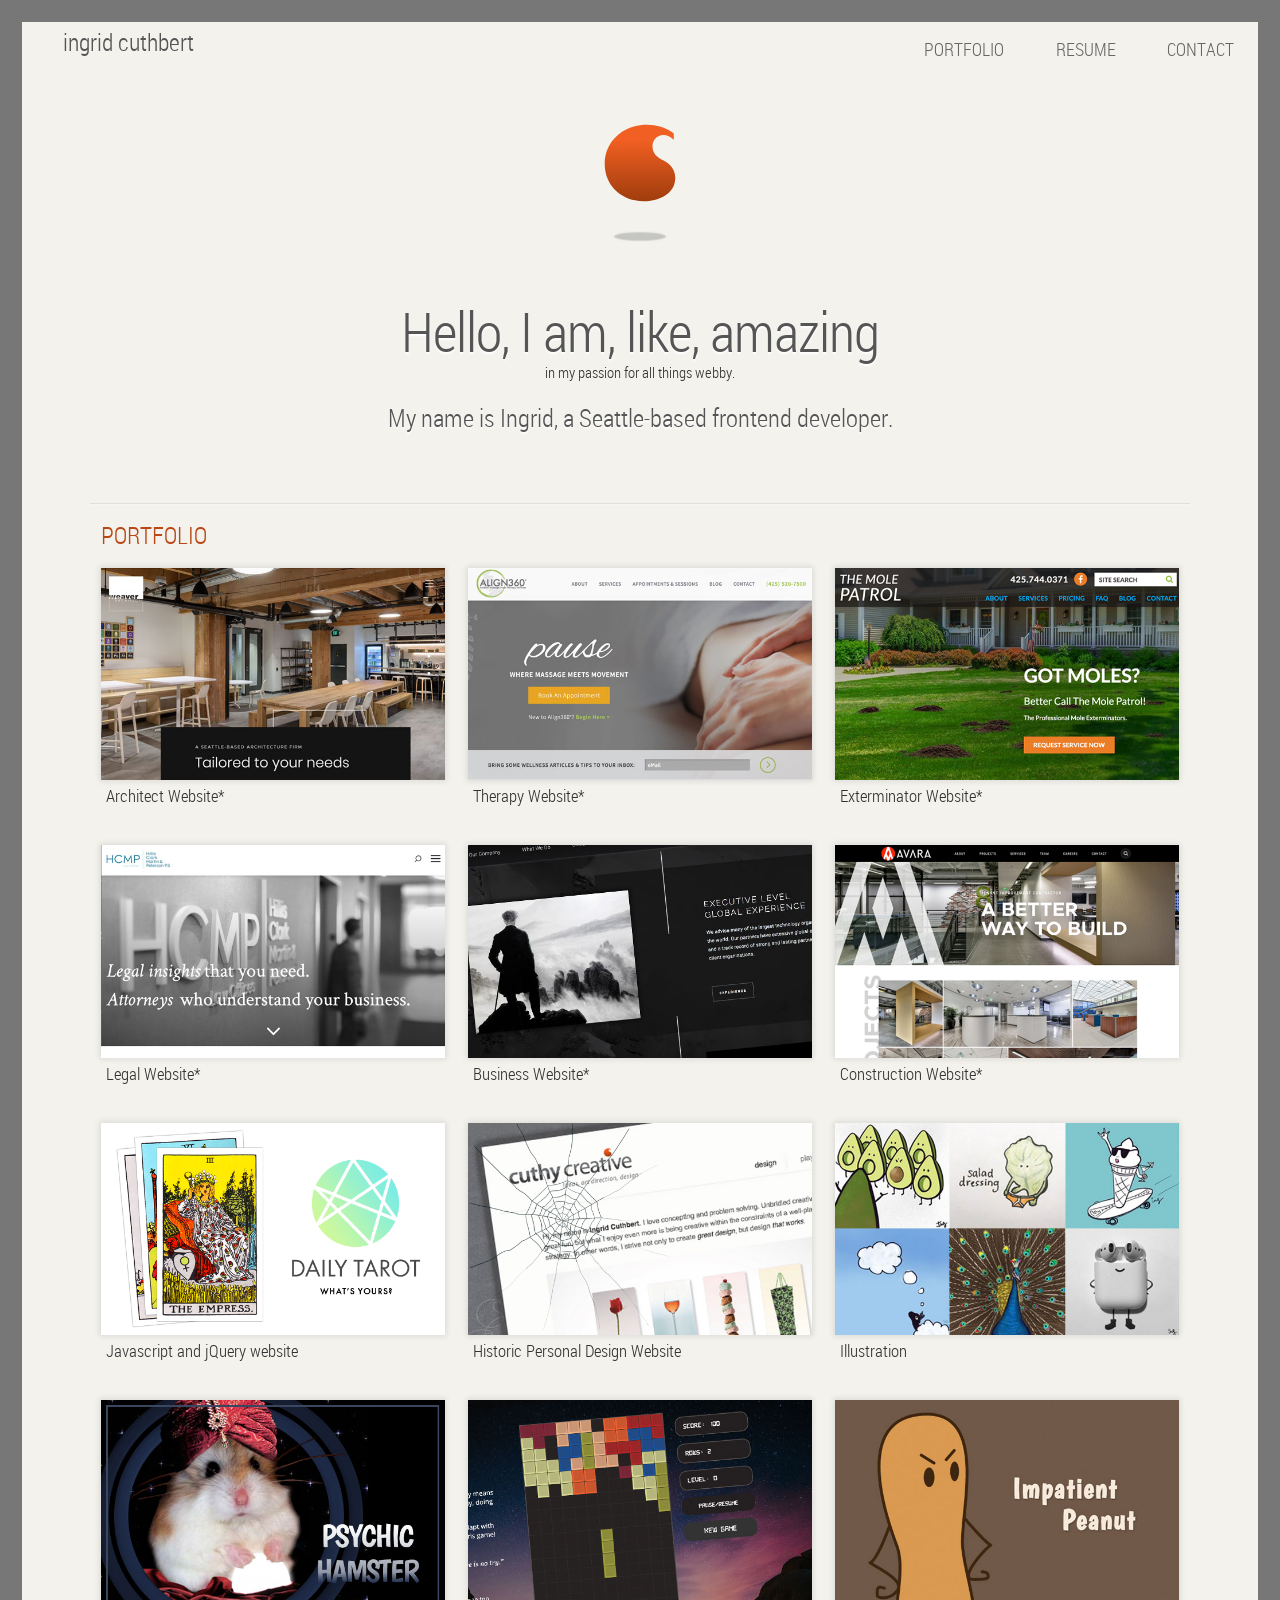
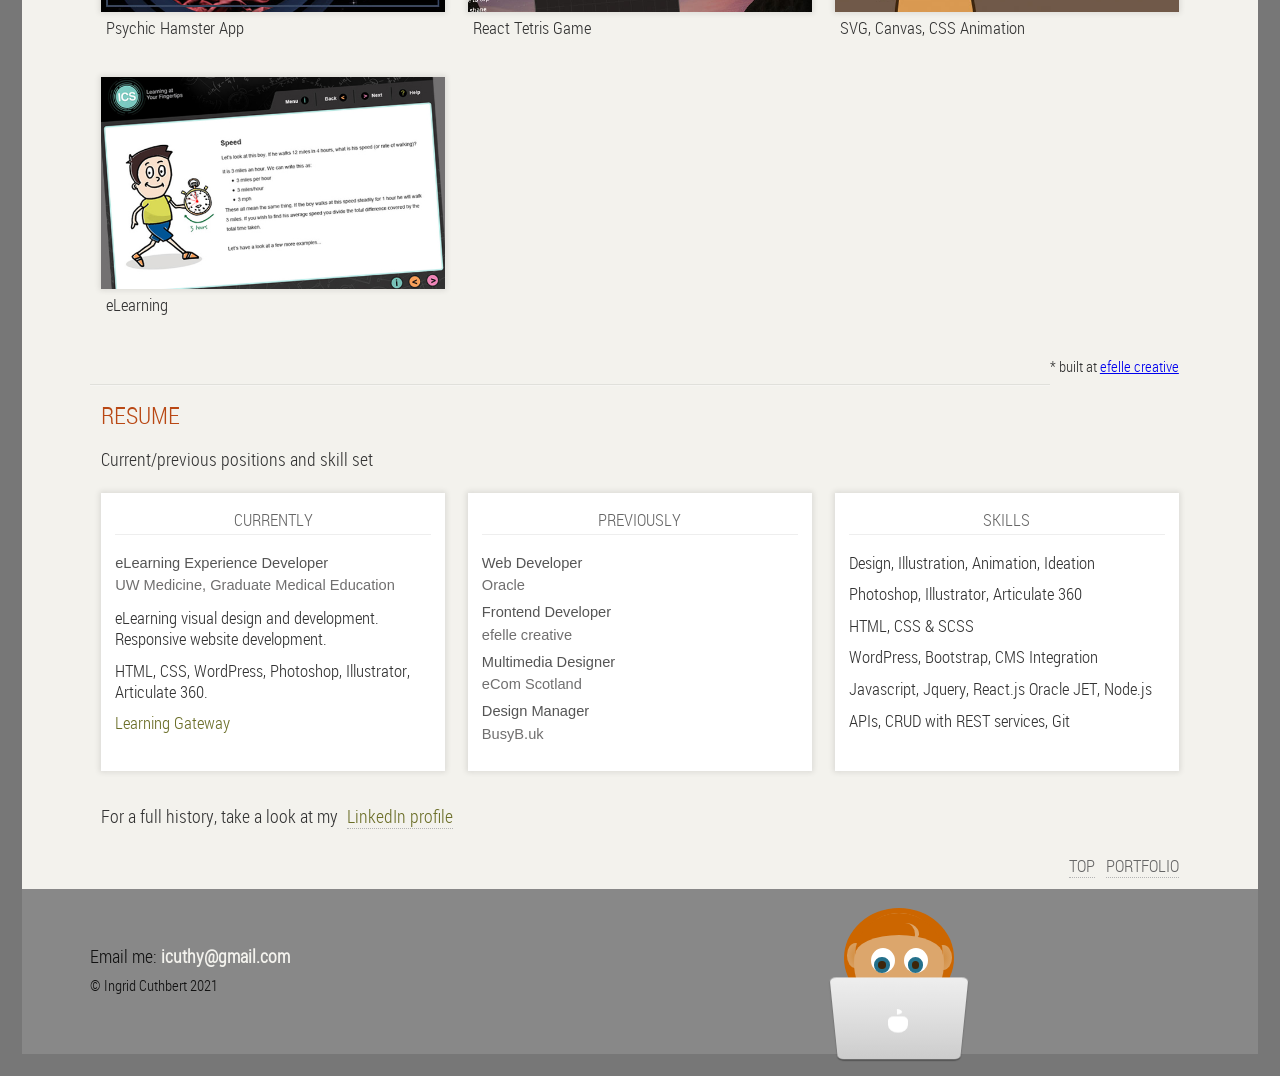
==== commit c5d5557e: "Remove Otterbarandburger, replace with Avara construction" ====
--- a/index.html
+++ b/index.html
@@ -77,14 +77,14 @@
                     </a>
                     <figcaption><h4>Architect Website<span>*</span></h4></figcaption>
                 </article>
-                <article class="group wrapper">
+                <!-- <article class="group wrapper">
                     <a href="https://otterbarandburger.com/" target="_blank">
                         <figure>
                             <img src="./img/otterbarandburger.jpg" alt="Restaurant Website">
                         </figure>
                     </a>
                     <figcaption><h4>Restaurant Website<span>*</span></h4></figcaption>
-                </article>
+                </article> -->
                 <article class="group wrapper">
                     <a href="http://www.align360issaquah.com/" target="_blank">
                         <figure>
@@ -109,7 +109,7 @@
                     </a>
                     <figcaption><h4>Legal Website<span>*</span></h4></figcaption>
                 </article>
-              <!--   <article class="group wrapper">
+                <!-- <article class="group wrapper">
                     <a href="https://www.maxwellgrahamlaw.com/" target="_blank">
                         <figure>
                             <img src="./img/maxwellgraham.jpg" alt="Legal Website">
@@ -133,6 +133,14 @@
                     </a>
                     <figcaption><h4>Auto Body Repair Website<span>*</span></h4></figcaption>
                 </article> -->
+                <article class="group wrapper">
+                    <a href="https://www.avaraconstruction.com/" target="_blank">
+                        <figure>
+                            <img src="./img/avara.png" alt="Construction Website">
+                        </figure>
+                    </a>
+                    <figcaption><h4>Construction Website<span>*</span></h4></figcaption>
+                </article>
                  <article class="group wrapper">
                     <a href="https://ingdidit.com/dailytarot/" target="_blank">
                         <figure>
@@ -149,7 +157,7 @@
                             </div>
                         </figure>
                     </a>
-                    <figcaption><h4>Personal Design Website</h4></figcaption>
+                    <figcaption><h4>Historic Personal Design Website</h4></figcaption>
                 </article> 
                 <article class="group wrapper">
                     <a href="https://www.instagram.com/ingdidit/" target="_blank">
@@ -262,12 +270,12 @@
                     <div class="box">
                         <h4>Skills</h4>
                         <ul>
+                            <li>Design, Illustration, Animation, Ideation</li>
+                            <li>Photoshop, Illustrator, Articulate 360</li>
                             <li>HTML, CSS &amp; SCSS</li>
+                            <li>WordPress, Bootstrap, CMS Integration</li>
                             <li>Javascript, Jquery, React.js Oracle JET, Node.js</li>
                             <li>APIs, CRUD with REST services, Git</li>
-                            <li>WordPress, Bootstrap, CMS Integration</li>
-                            <li>Design, Illustration, Animation, Ideation</li>
-                            <li>Photoshop, Illustrator</li>
                         </ul>
                     </div>
                 </article>
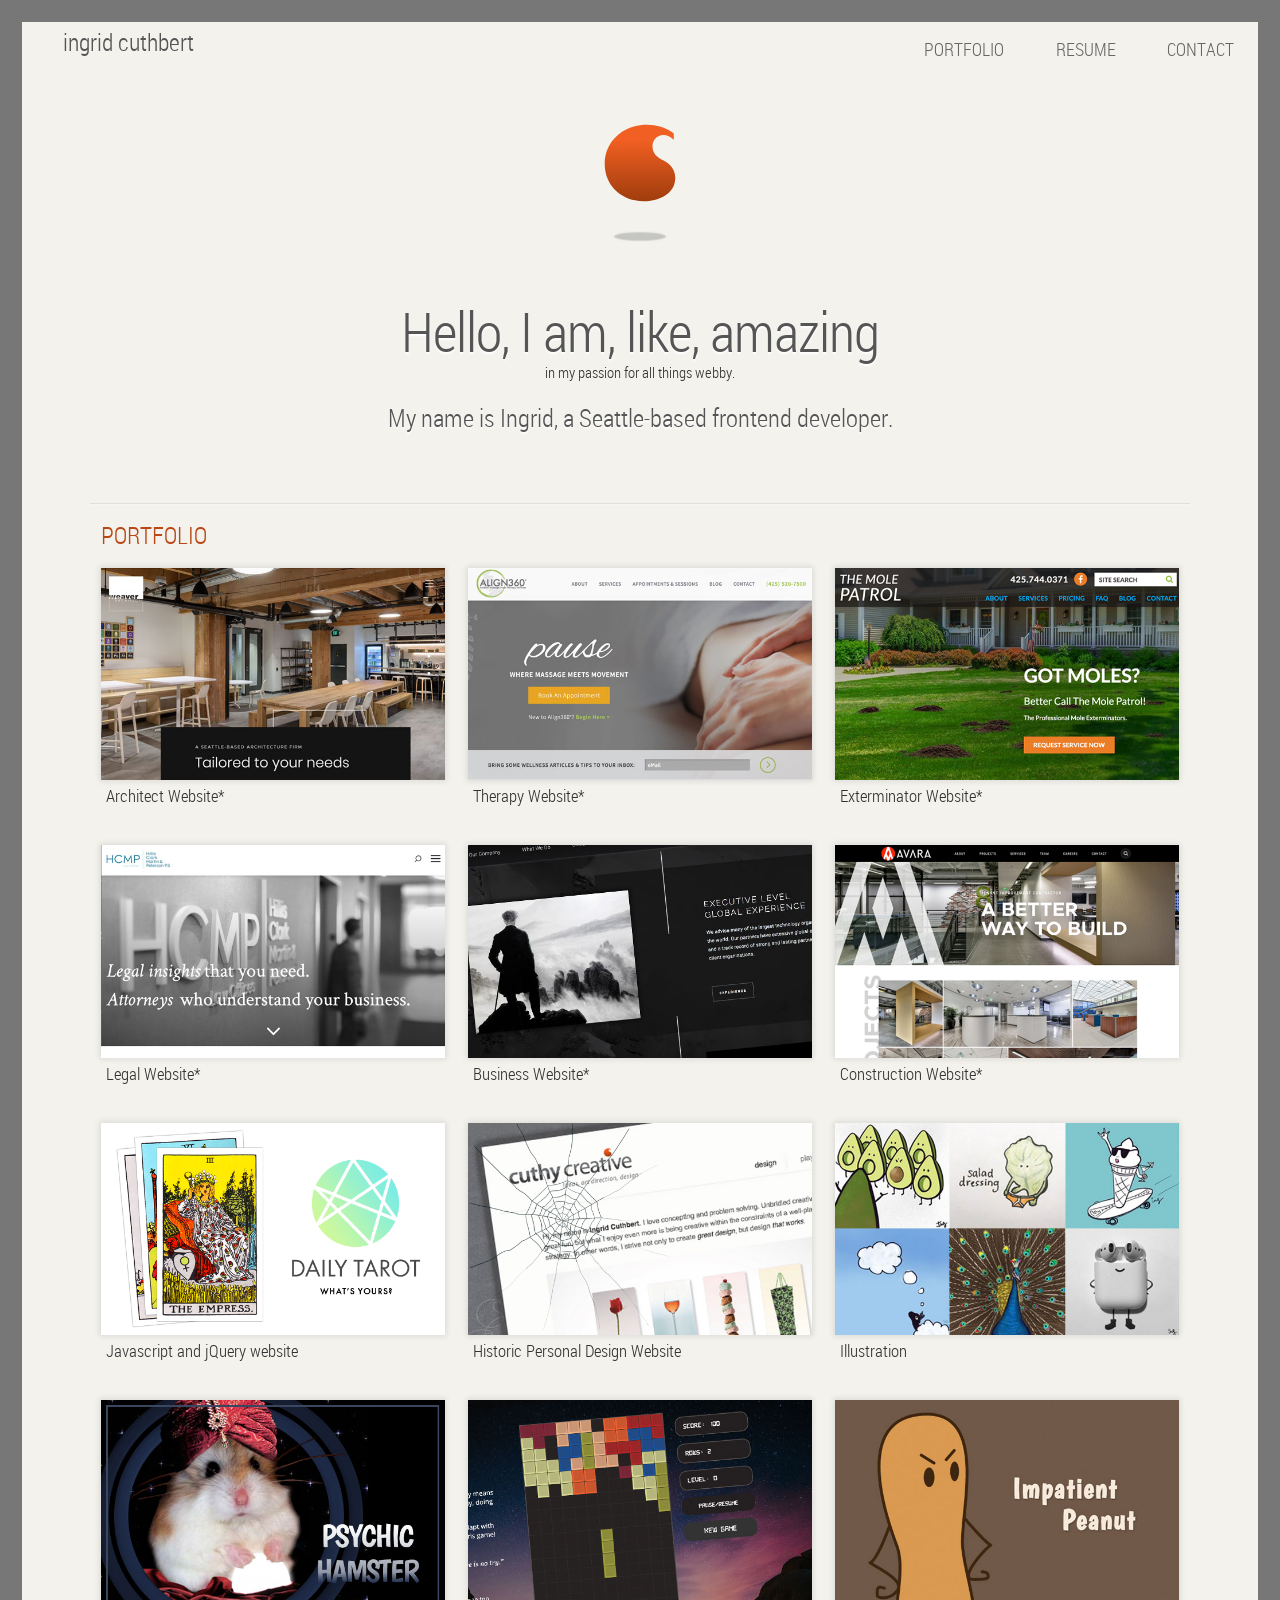
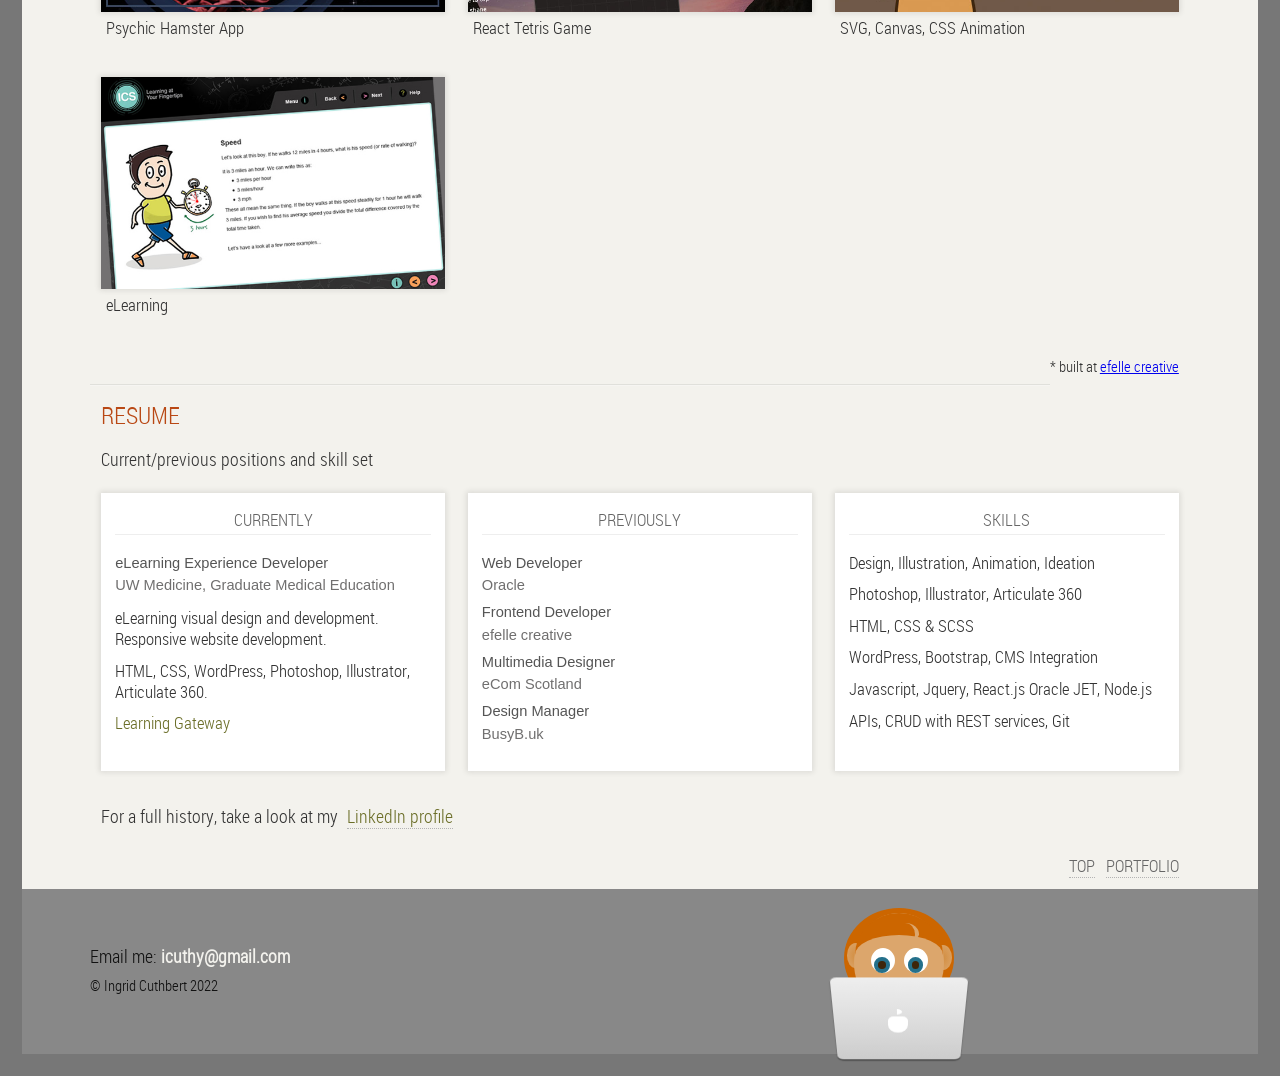
==== commit 38ee8308: "Update year in copyright" ====
--- a/index.html
+++ b/index.html
@@ -297,7 +297,7 @@
         <footer id="container-footer">
             <div id="contact" class="group">
                 <p>Email me: <a class="icuthyemail" href="mailto:icuthy@gmail.com">icuthy@gmail.com</a></p>
-                <p class="copyright"><small>&copy; Ingrid Cuthbert 2021</small></p>
+                <p class="copyright"><small>&copy; Ingrid Cuthbert 2022</small></p>
             </div>
             <div class='contain-typer'>
                 <div class='ear'></div>
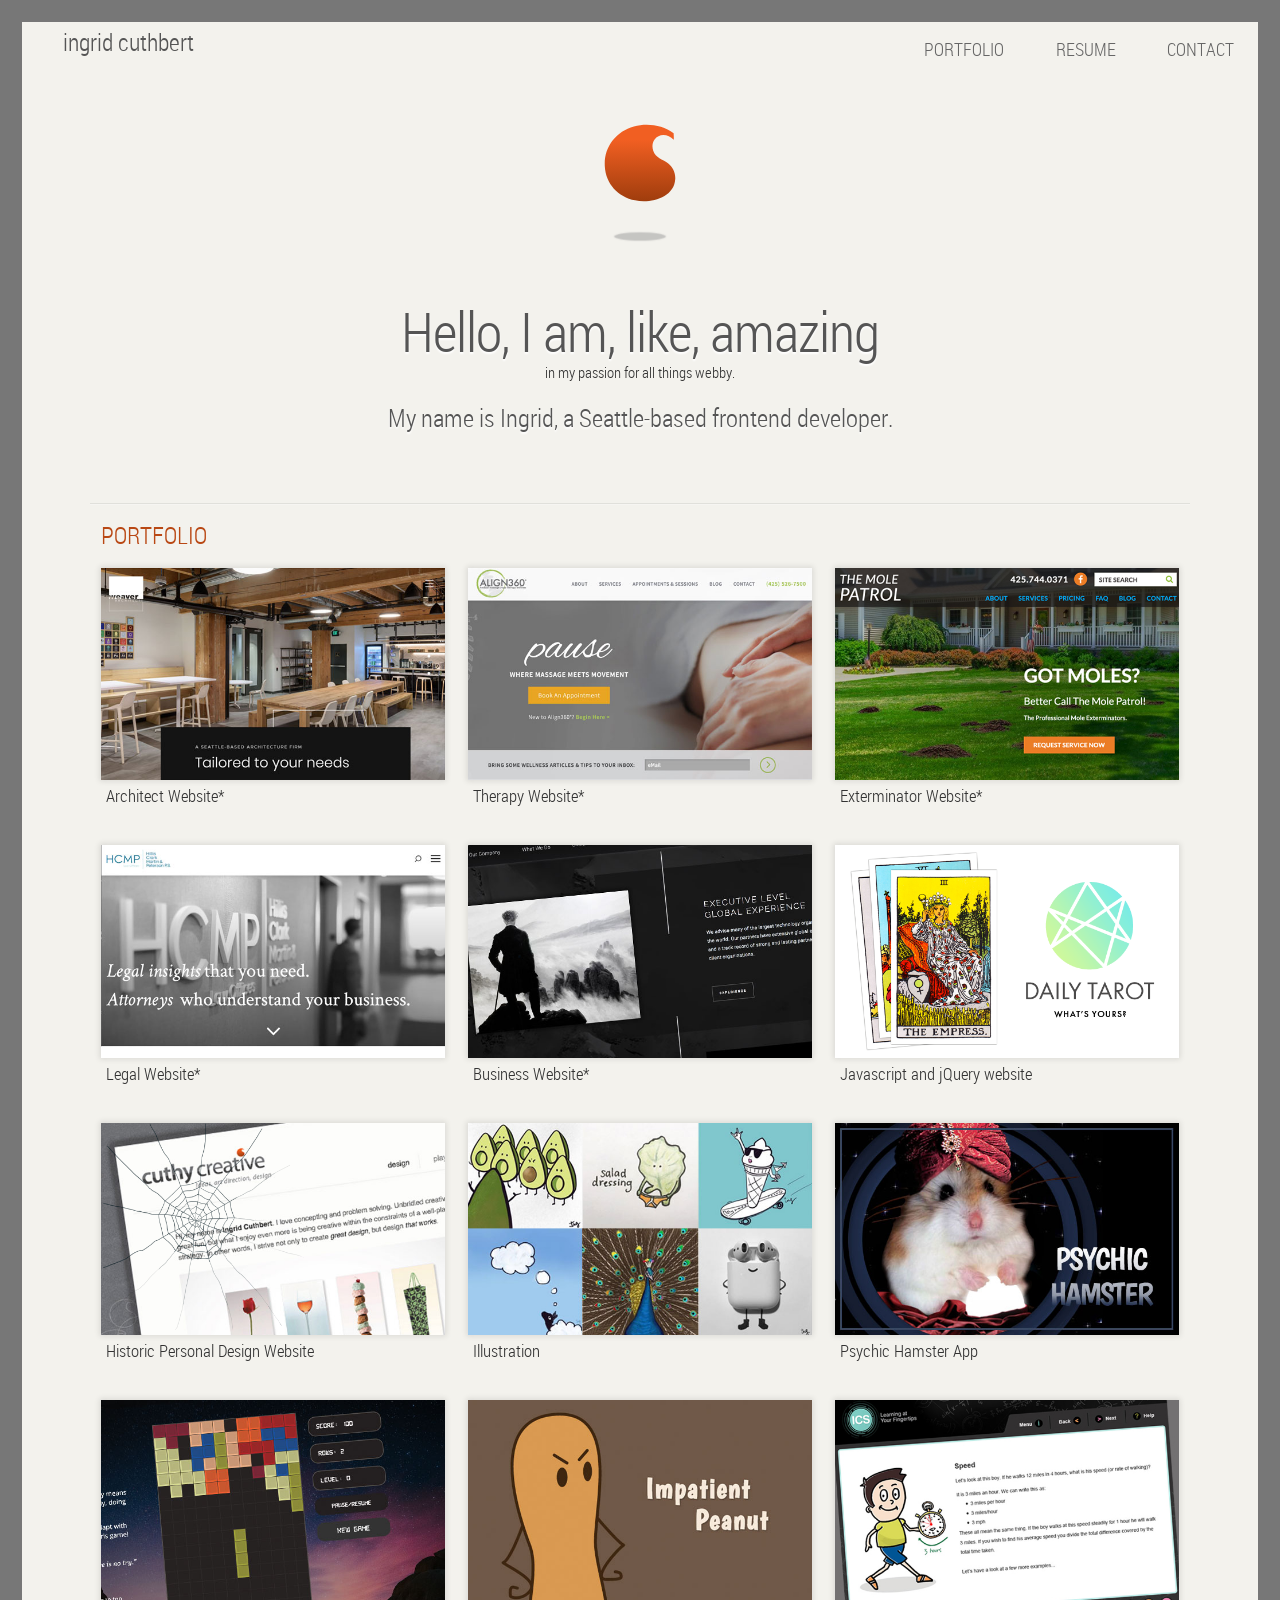
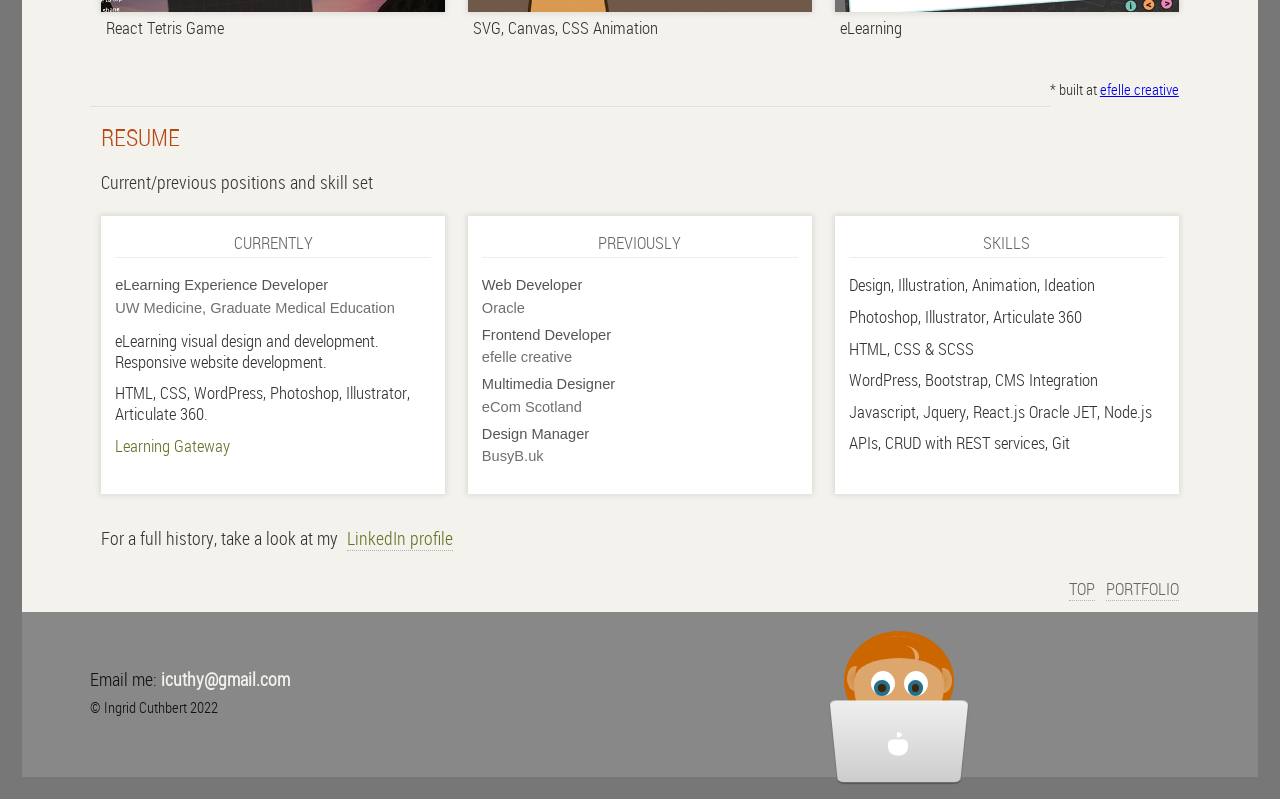
==== commit 429c395b: "update index:remove Avara" ====
--- a/index.html
+++ b/index.html
@@ -133,14 +133,14 @@
                     </a>
                     <figcaption><h4>Auto Body Repair Website<span>*</span></h4></figcaption>
                 </article> -->
-                <article class="group wrapper">
+                <!-- <article class="group wrapper">
                     <a href="https://www.avaraconstruction.com/" target="_blank">
                         <figure>
                             <img src="./img/avara.png" alt="Construction Website">
                         </figure>
                     </a>
                     <figcaption><h4>Construction Website<span>*</span></h4></figcaption>
-                </article>
+                </article> -->
                  <article class="group wrapper">
                     <a href="https://ingdidit.com/dailytarot/" target="_blank">
                         <figure>
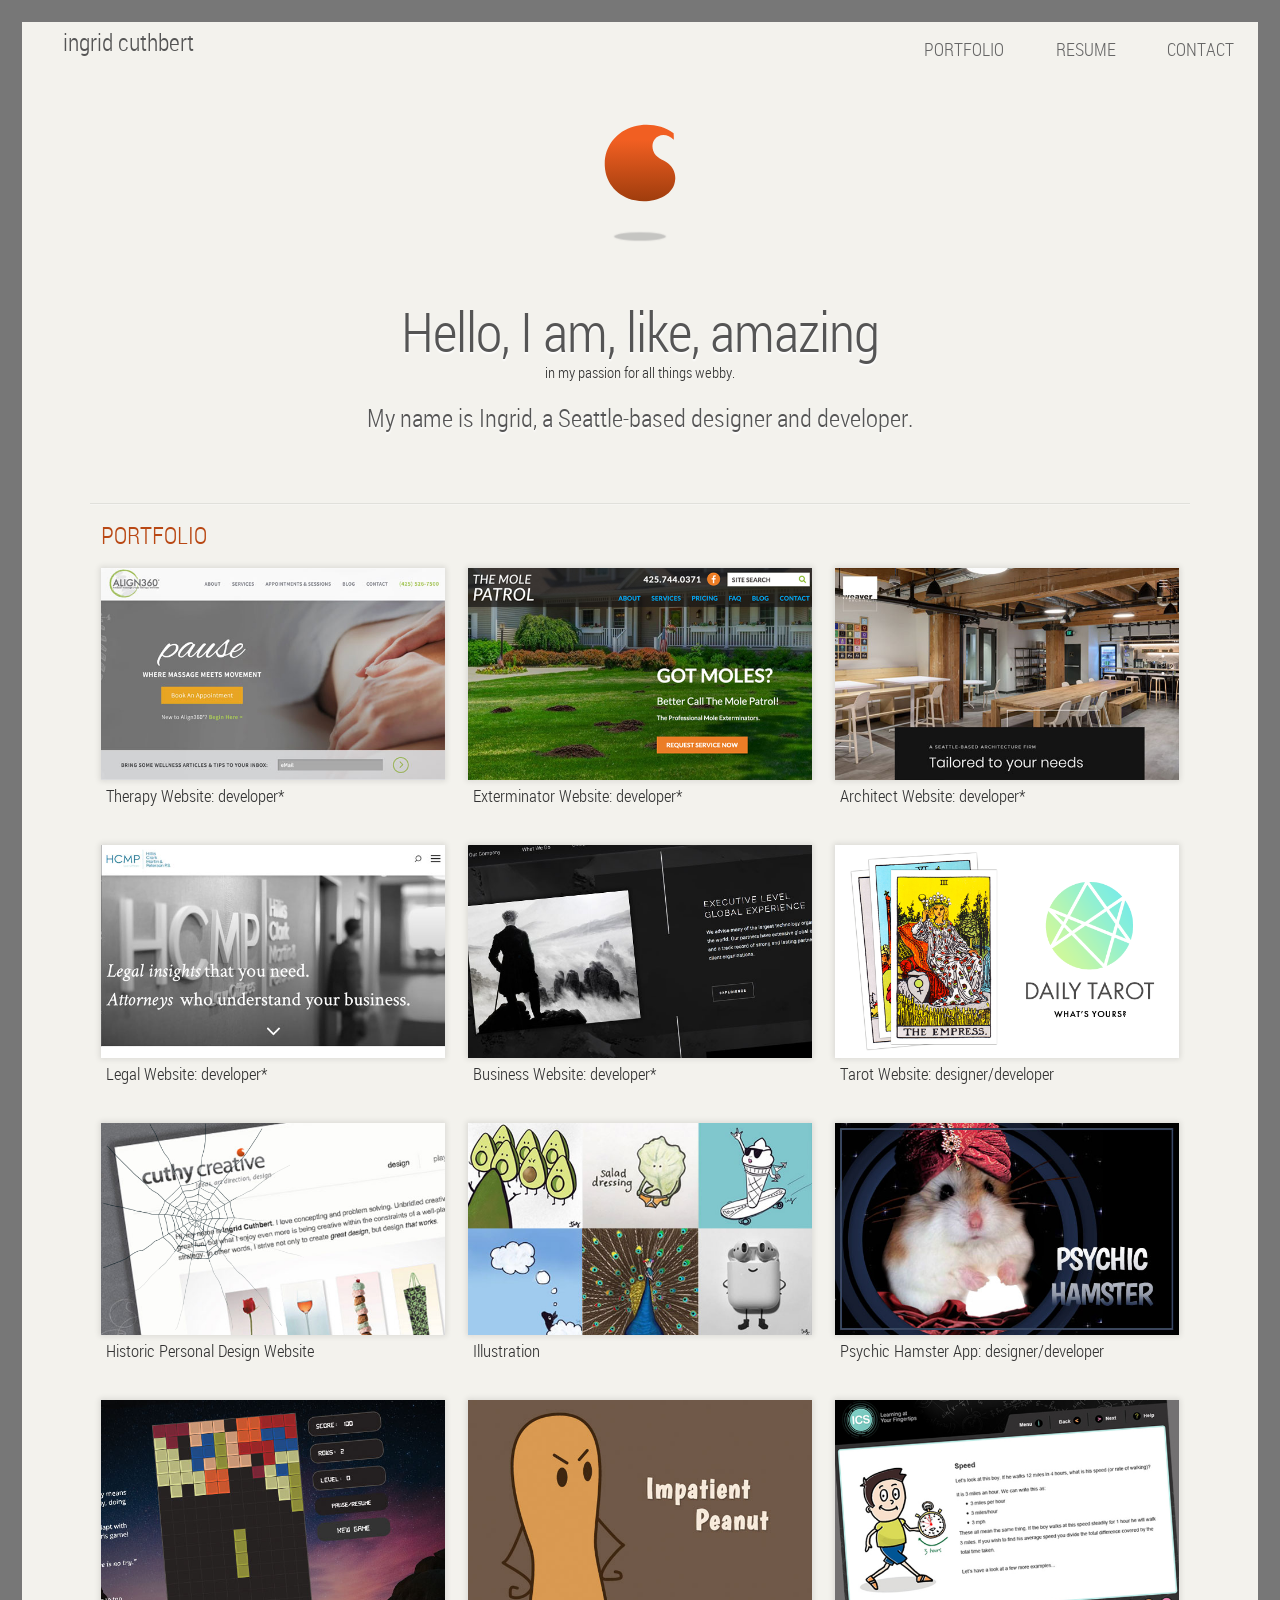
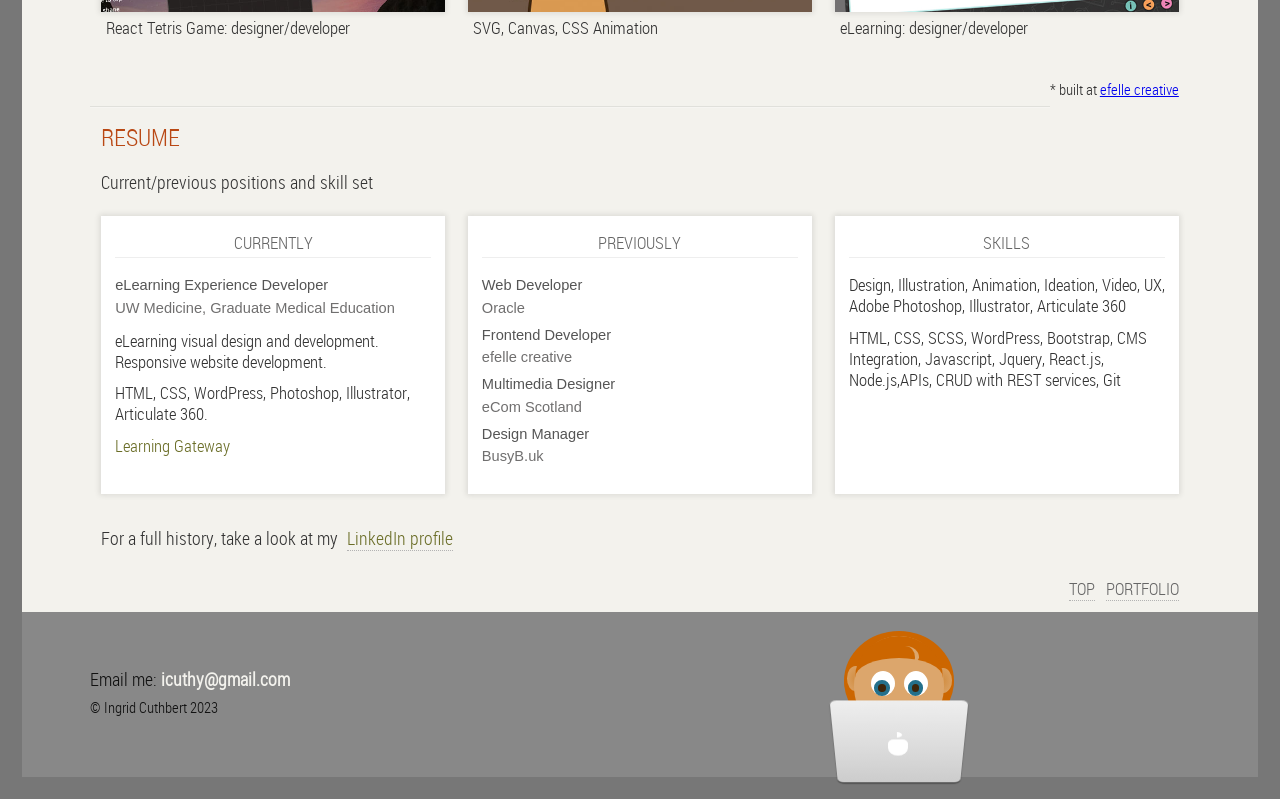
==== commit 03976af4: "update index" ====
--- a/index.html
+++ b/index.html
@@ -59,7 +59,7 @@
                 </div>
                 <h1>Hello, I am, like, amazing</h1>
                 <p id="weeintrotype"><small>in my passion for all things webby.</small></p>
-                <h2>My name is Ingrid, a Seattle-based frontend developer.</h2>
+                <h2>My name is Ingrid, a Seattle-based designer and developer.</h2>
             </header>
         </div>
         <!-- end header -->
@@ -70,12 +70,28 @@
                     <h3>Portfolio</h3>
                 </header>
                 <article class="group wrapper">
+                    <a href="http://www.align360issaquah.com/" target="_blank">
+                        <figure>
+                            <img src="./img/align360.jpg" alt="Therapy Website">
+                        </figure>
+                    </a>
+                    <figcaption><h4>Therapy Website: developer<span>*</span></h4></figcaption>
+                </article>
+                <article class="group wrapper">
+                    <a href="https://www.mole-patrol.com/" target="_blank">
+                        <figure>
+                            <img src="./img/molepatrol.jpg" alt="Exterminator Website">
+                        </figure>
+                    </a>
+                    <figcaption><h4>Exterminator Website: developer<span>*</span></h4></figcaption>
+                </article>
+                <article class="group wrapper">
                     <a href="https://www.weaverarch.com/" target="_blank">
                         <figure>
                             <img src="./img/weaver.jpg" alt="Architect Website">
                         </figure>
                     </a>
-                    <figcaption><h4>Architect Website<span>*</span></h4></figcaption>
+                    <figcaption><h4>Architect Website: developer<span>*</span></h4></figcaption>
                 </article>
                 <!-- <article class="group wrapper">
                     <a href="https://otterbarandburger.com/" target="_blank">
@@ -85,29 +101,14 @@
                     </a>
                     <figcaption><h4>Restaurant Website<span>*</span></h4></figcaption>
                 </article> -->
-                <article class="group wrapper">
-                    <a href="http://www.align360issaquah.com/" target="_blank">
-                        <figure>
-                            <img src="./img/align360.jpg" alt="Therapy Website">
-                        </figure>
-                    </a>
-                    <figcaption><h4>Therapy Website<span>*</span></h4></figcaption>
-                </article>
-                <article class="group wrapper">
-                    <a href="https://www.mole-patrol.com/" target="_blank">
-                        <figure>
-                            <img src="./img/molepatrol.jpg" alt="Exterminator Website">
-                        </figure>
-                    </a>
-                    <figcaption><h4>Exterminator Website<span>*</span></h4></figcaption>
-                </article>
+               
                 <article class="group wrapper">
                     <a href="https://www.hcmp.com/" target="_blank">
                         <figure>
                             <img src="./img/hcmp.jpg" alt="Legal Website">
                         </figure>
                     </a>
-                    <figcaption><h4>Legal Website<span>*</span></h4></figcaption>
+                    <figcaption><h4>Legal Website: developer<span>*</span></h4></figcaption>
                 </article>
                 <!-- <article class="group wrapper">
                     <a href="https://www.maxwellgrahamlaw.com/" target="_blank">
@@ -123,7 +124,7 @@
                             <img src="./img/greymatterpartners.jpg" alt="Grey Matter Partners">
                         </figure>
                     </a>
-                    <h4>Business Website<span>*</span></h4></figcaption>
+                    <h4>Business Website: developer<span>*</span></h4></figcaption>
                 </article>
                 <!-- <article class="group wrapper">
                     <a href="https://collision1.com/" target="_blank">
@@ -147,7 +148,7 @@
                             <img src="./img/dailytarot.png" alt="the Daily Tarot">
                         </figure>
                     </a>
-                    <figcaption><h4>Javascript and jQuery website</h4></figcaption>
+                    <figcaption><h4>Tarot Website: designer/developer</h4></figcaption>
                 </article>
                 <article class="group wrapper">
                     <a href="https://ingdidit.com/creative" target="_blank">
@@ -173,7 +174,7 @@
                             <img src="./img/psychicham.jpg" alt="Psychic Hamster">
                         </figure>
                     </a>
-                    <figcaption><h4>Psychic Hamster App</h4></figcaption>
+                    <figcaption><h4>Psychic Hamster App: designer/developer</h4></figcaption>
                 </article>
                 <!-- <article class="group wrapper">
                     <a href="https://ingdidit.com/zippy/" target="_blank">
@@ -189,7 +190,7 @@
                             <img src="./img/tetris.jpg" alt="React-built Upside Down Tetris Game">
                         </figure>
                     </a>
-                    <figcaption><h4>React Tetris Game</h4></figcaption>
+                    <figcaption><h4>React Tetris Game: designer/developer</h4></figcaption>
                 </article>
                 <article class="group wrapper">
                     <a href="https://codepen.io/icuthy/" target="_blank">
@@ -205,7 +206,7 @@
                             <img src="./img/eLearning.jpg" alt="eLearning examples">
                         </figure>
                     </a>
-                    <figcaption><h4>eLearning</h4></figcaption>
+                    <figcaption><h4>eLearning: designer/developer</h4></figcaption>
                 </article>
 
                 <footer class="wrapper">
@@ -270,12 +271,8 @@
                     <div class="box">
                         <h4>Skills</h4>
                         <ul>
-                            <li>Design, Illustration, Animation, Ideation</li>
-                            <li>Photoshop, Illustrator, Articulate 360</li>
-                            <li>HTML, CSS &amp; SCSS</li>
-                            <li>WordPress, Bootstrap, CMS Integration</li>
-                            <li>Javascript, Jquery, React.js Oracle JET, Node.js</li>
-                            <li>APIs, CRUD with REST services, Git</li>
+                            <li>Design, Illustration, Animation, Ideation, Video, UX, Adobe Photoshop, Illustrator, Articulate 360</li>
+                            <li>HTML, CSS, SCSS, WordPress, Bootstrap, CMS Integration, Javascript, Jquery, React.js, Node.js,APIs, CRUD with REST services, Git</li>
                         </ul>
                     </div>
                 </article>
@@ -297,7 +294,7 @@
         <footer id="container-footer">
             <div id="contact" class="group">
                 <p>Email me: <a class="icuthyemail" href="mailto:icuthy@gmail.com">icuthy@gmail.com</a></p>
-                <p class="copyright"><small>&copy; Ingrid Cuthbert 2022</small></p>
+                <p class="copyright"><small>&copy; Ingrid Cuthbert 2023</small></p>
             </div>
             <div class='contain-typer'>
                 <div class='ear'></div>
